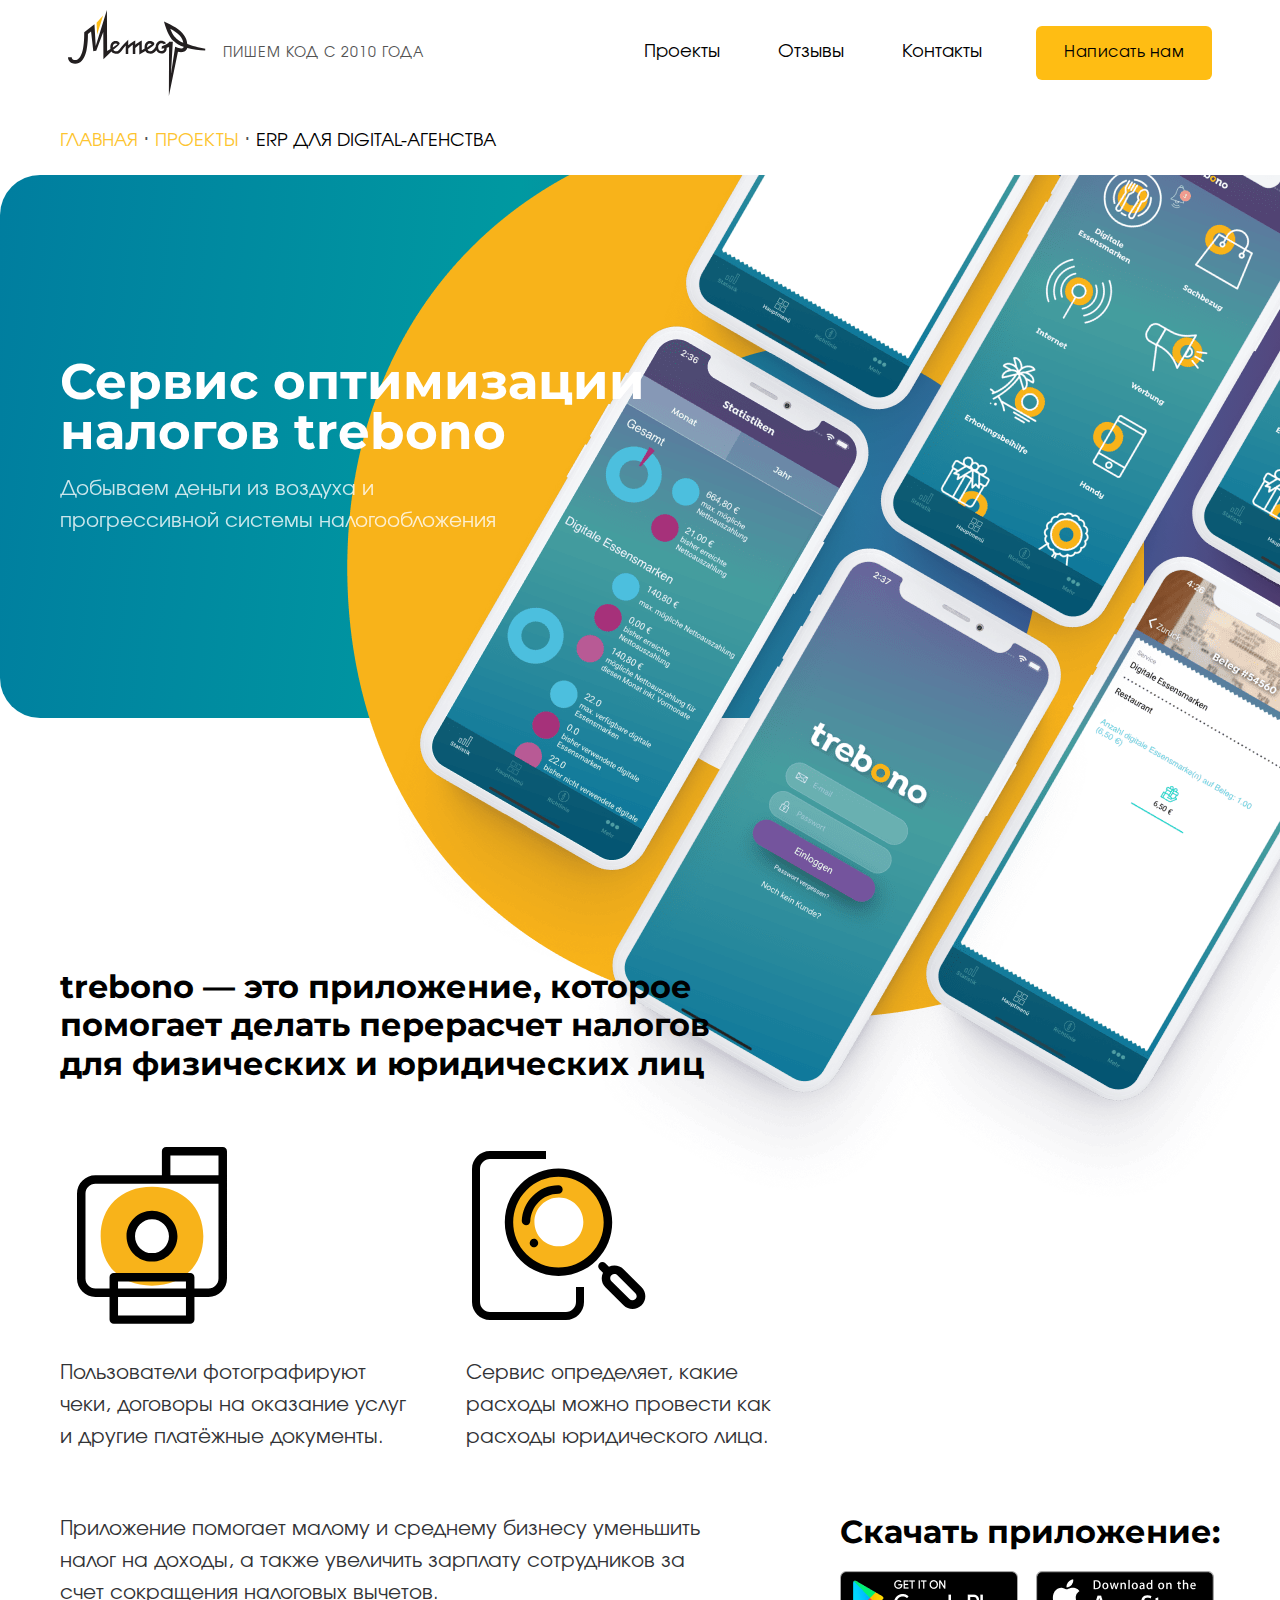
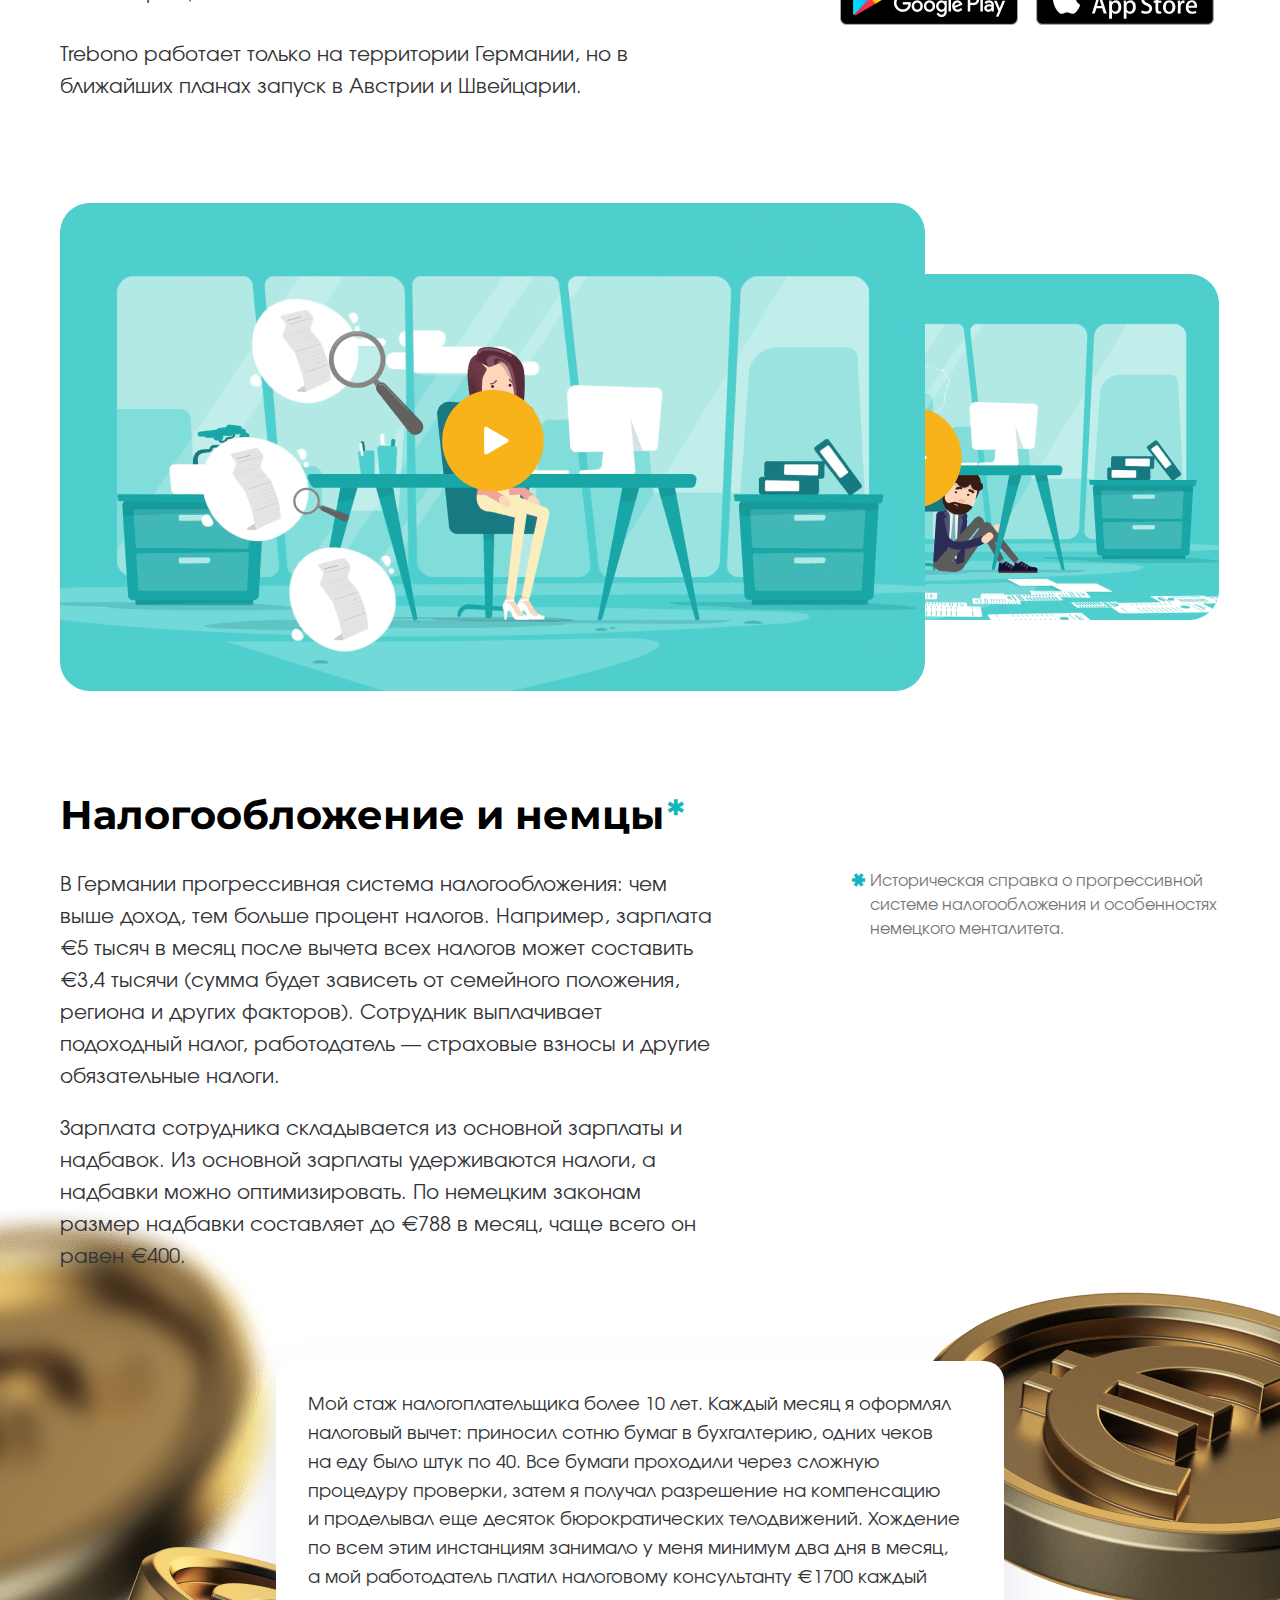
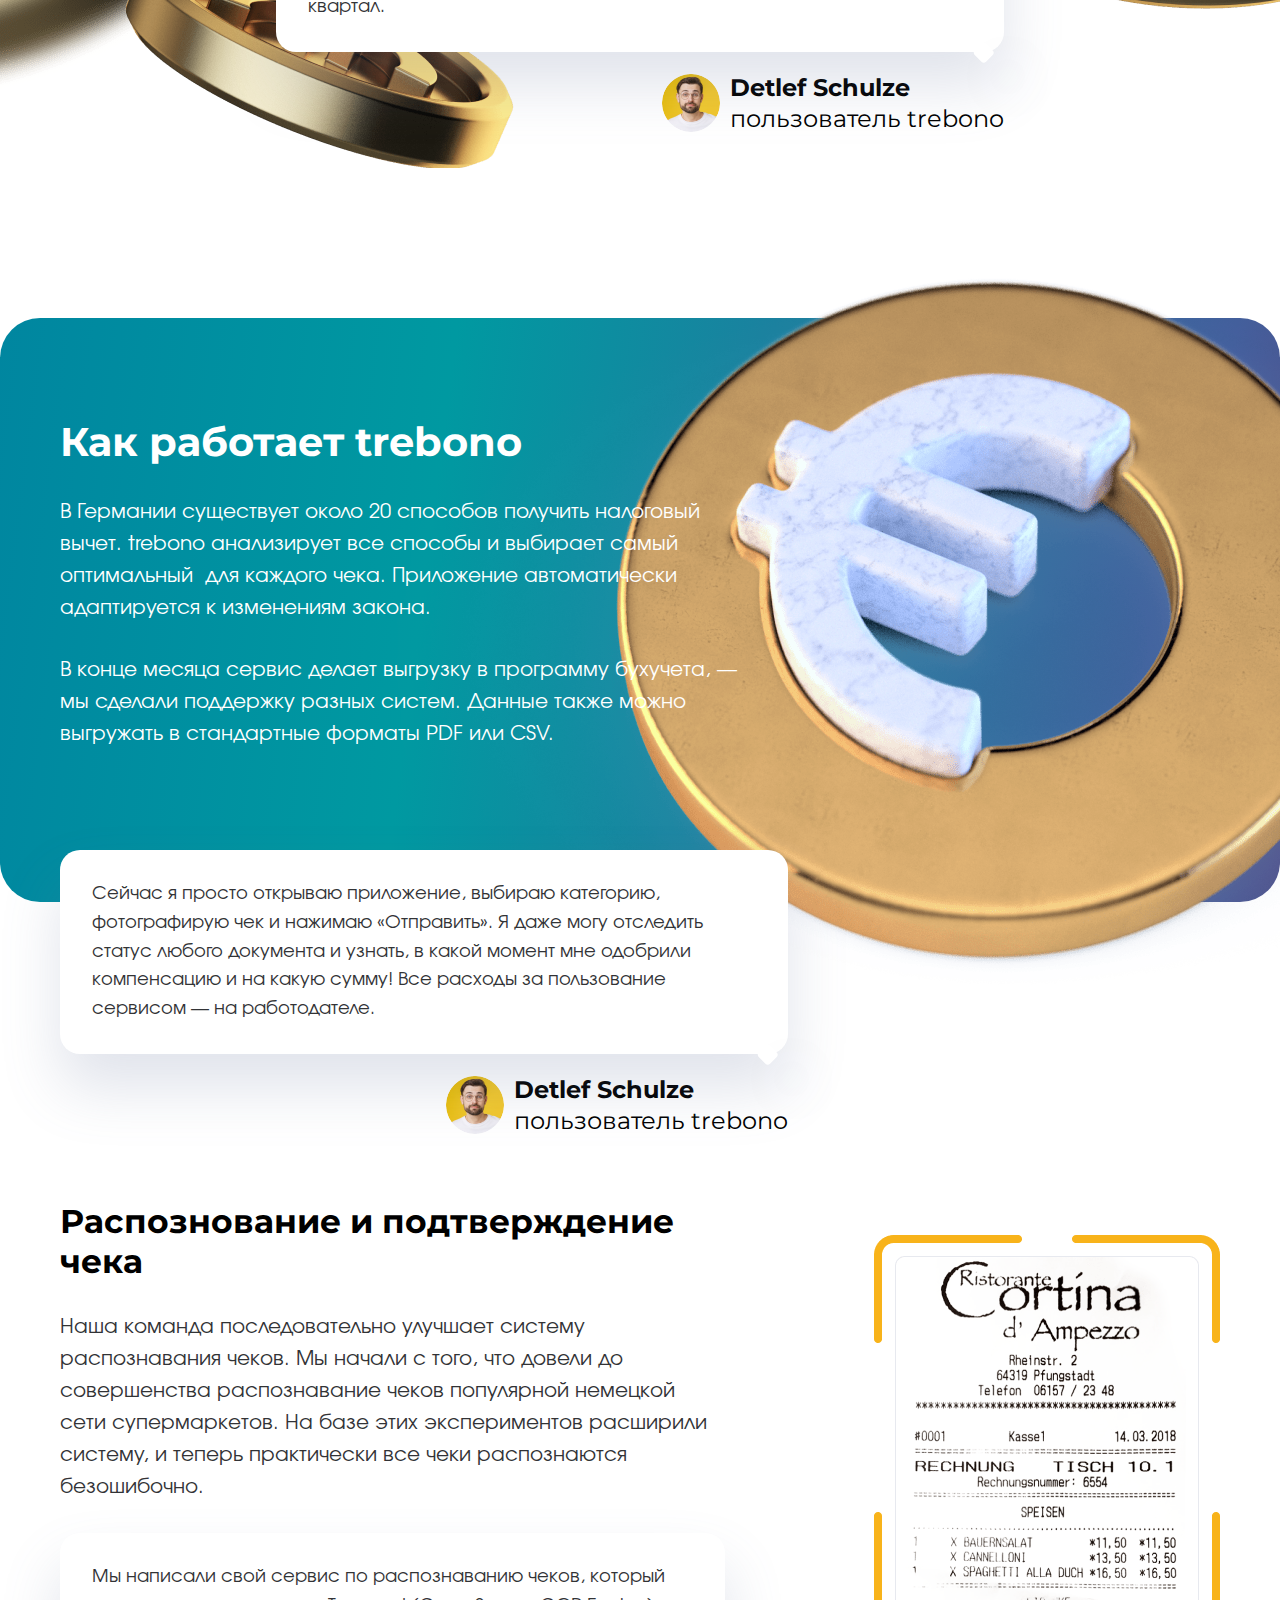
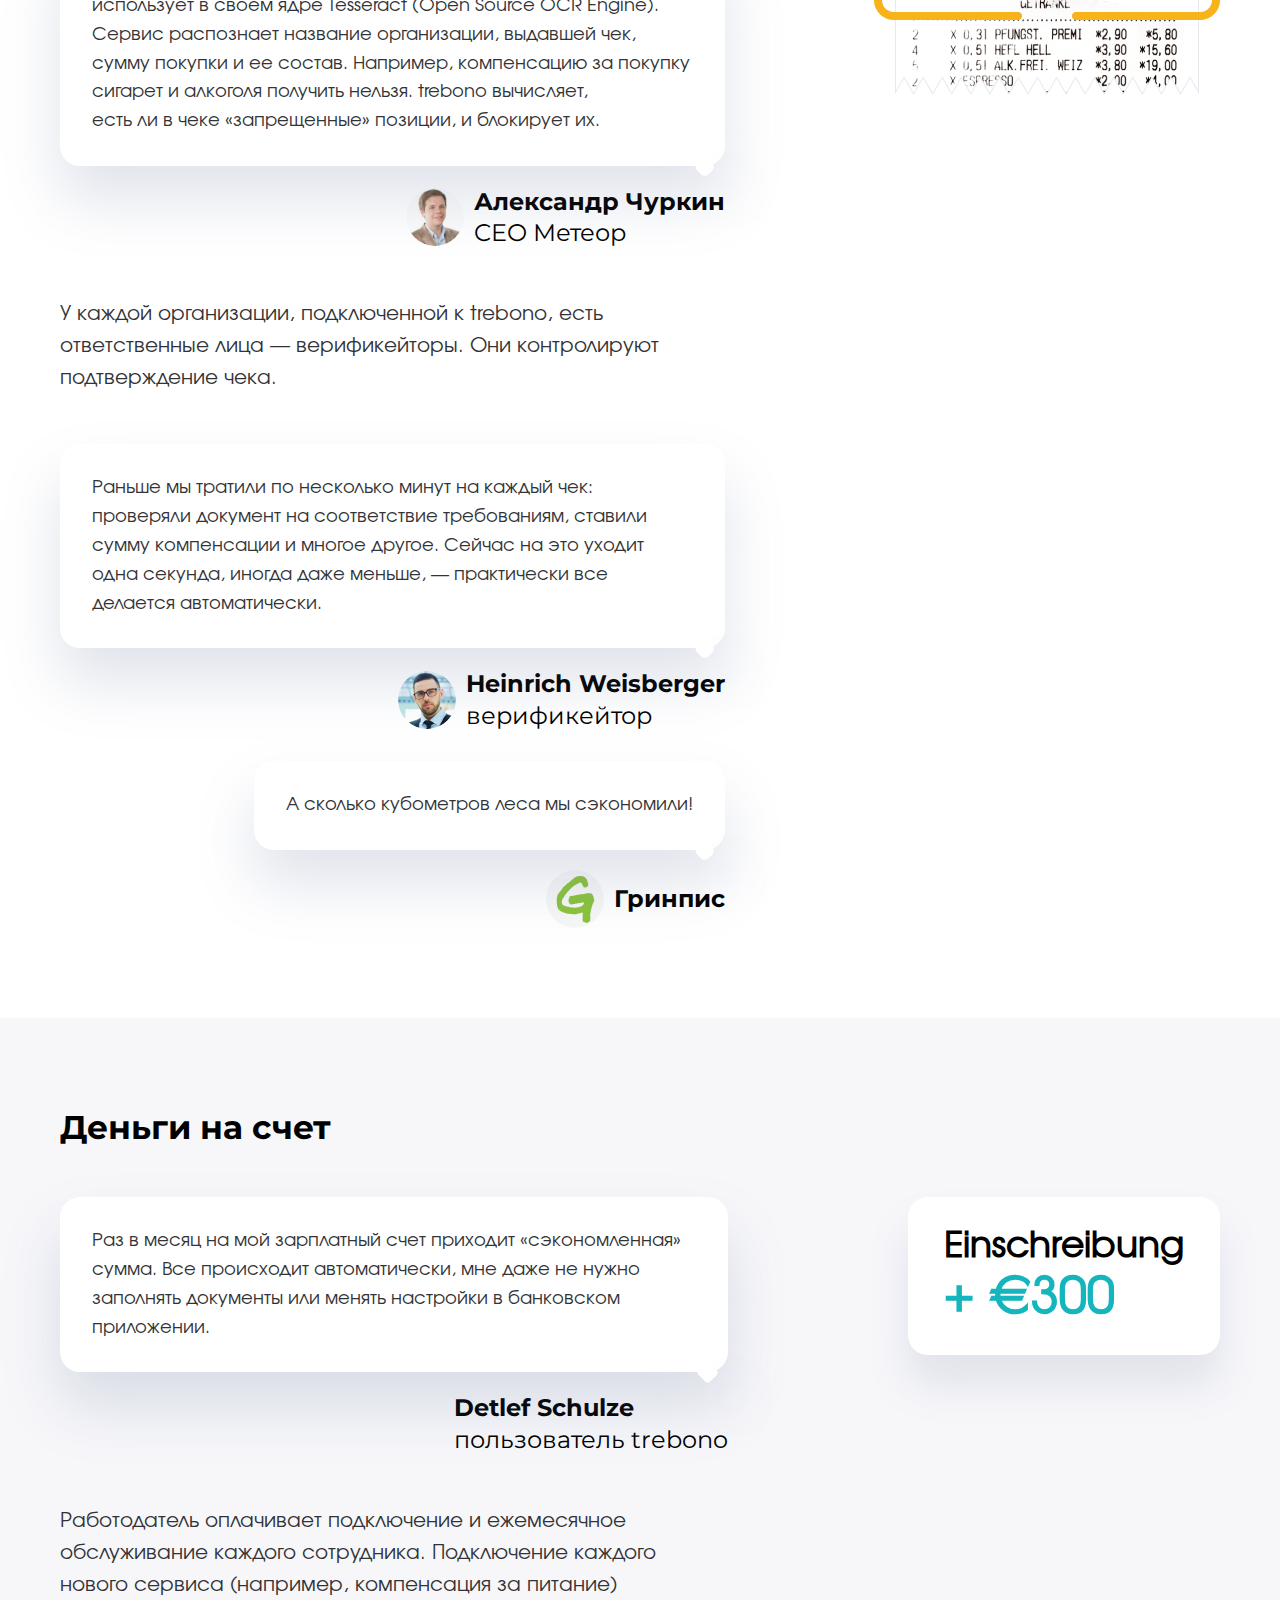
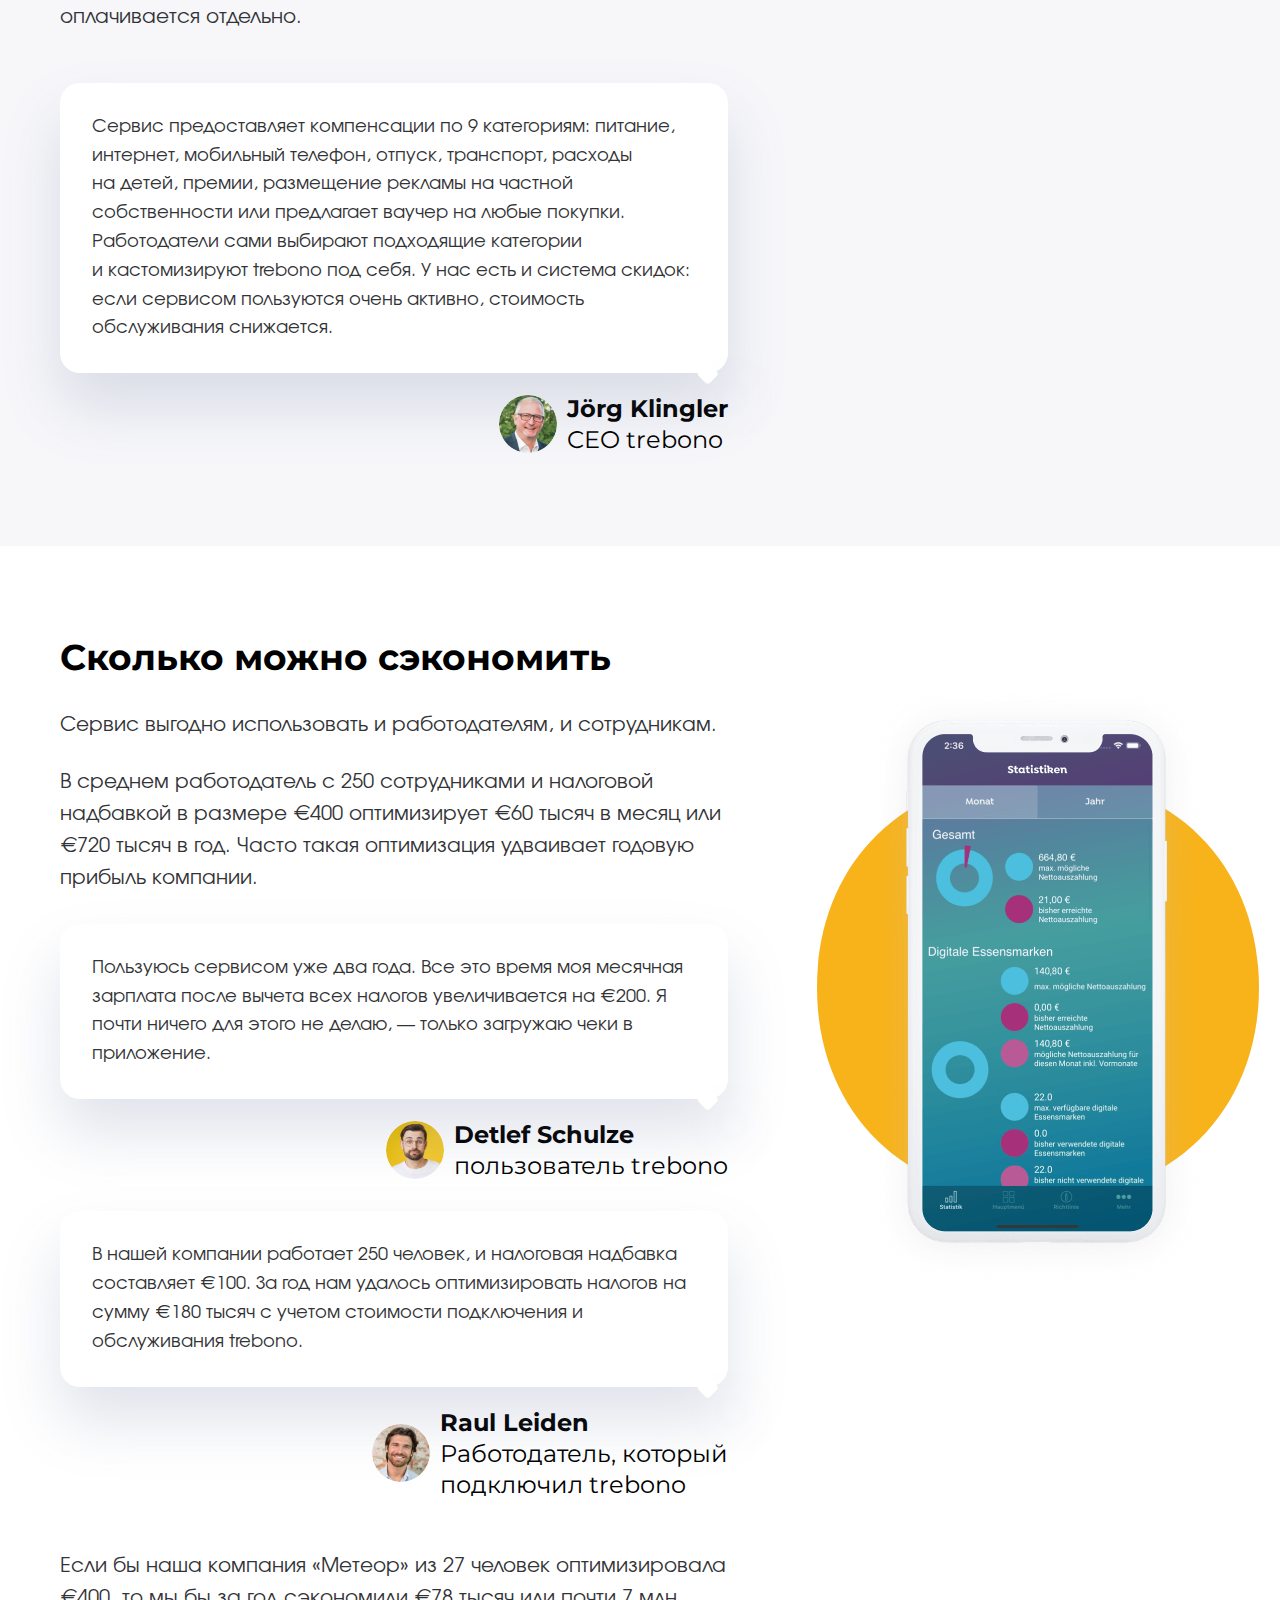
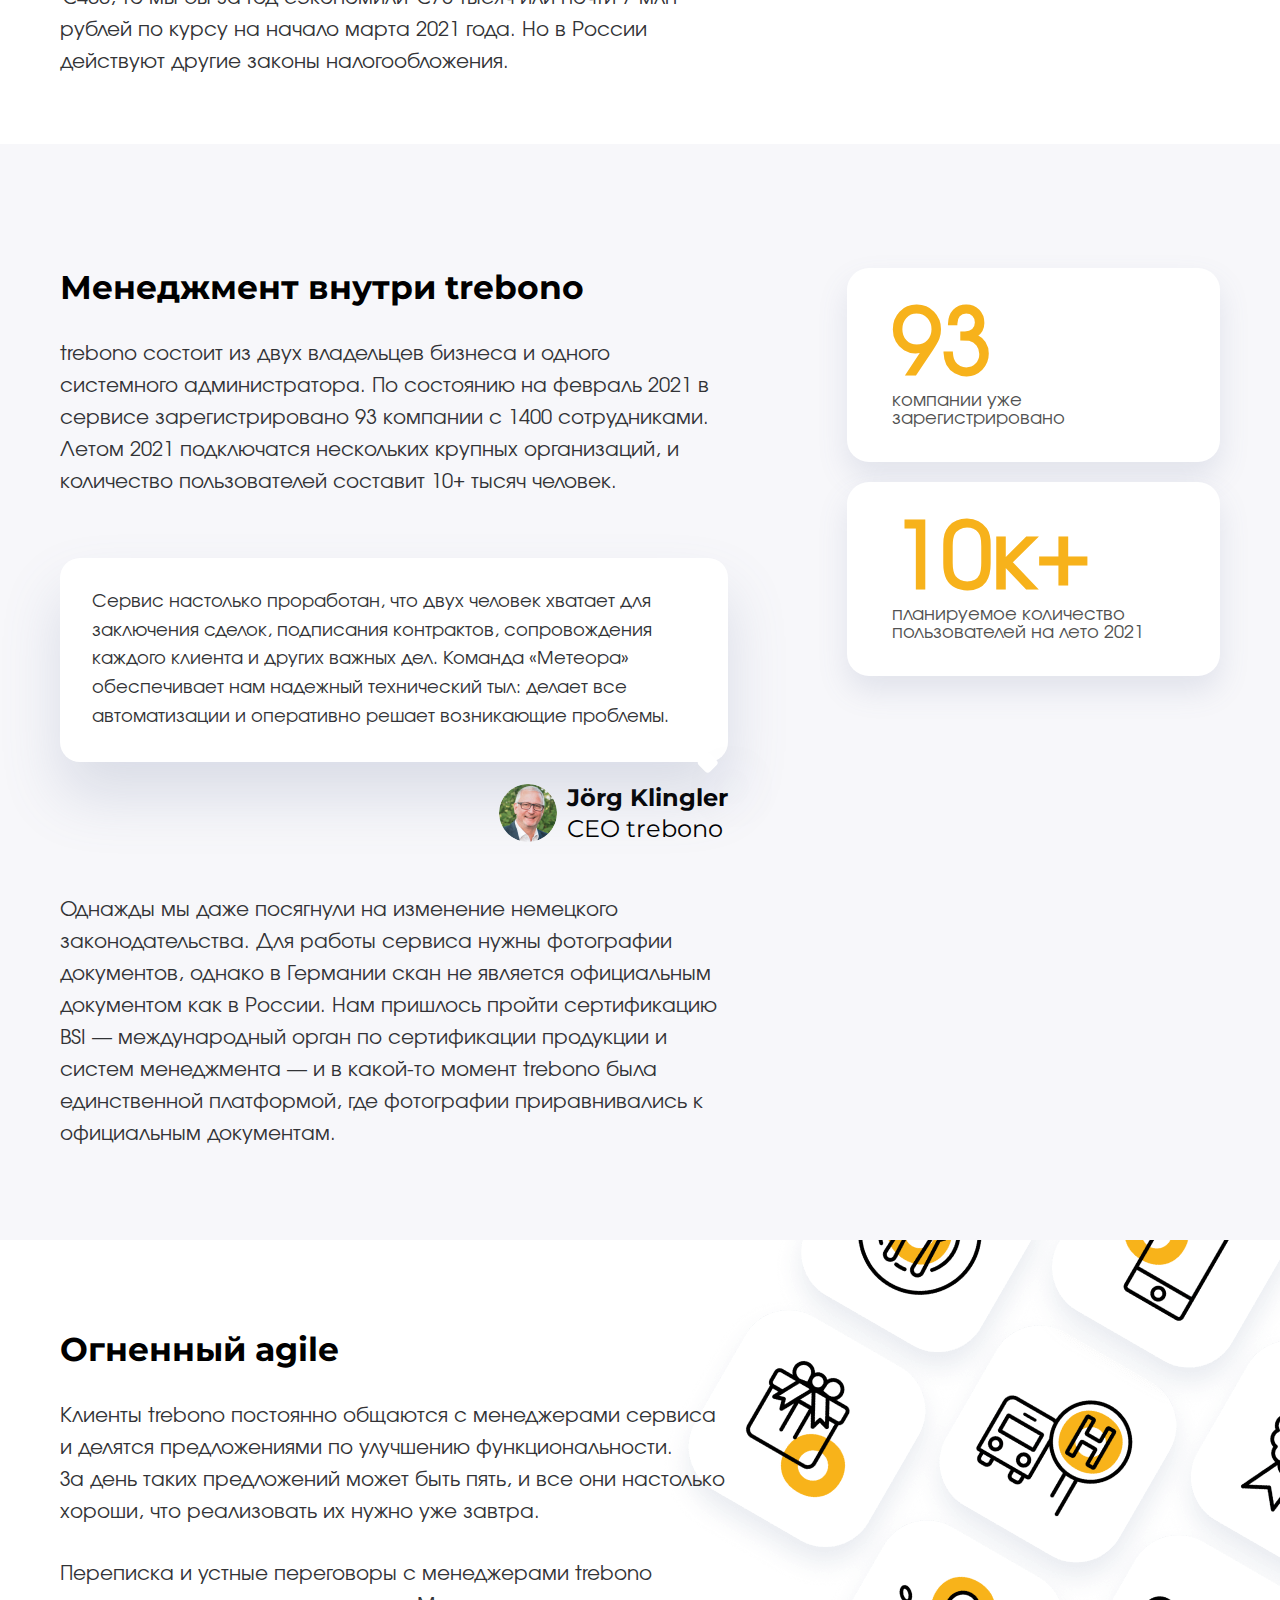
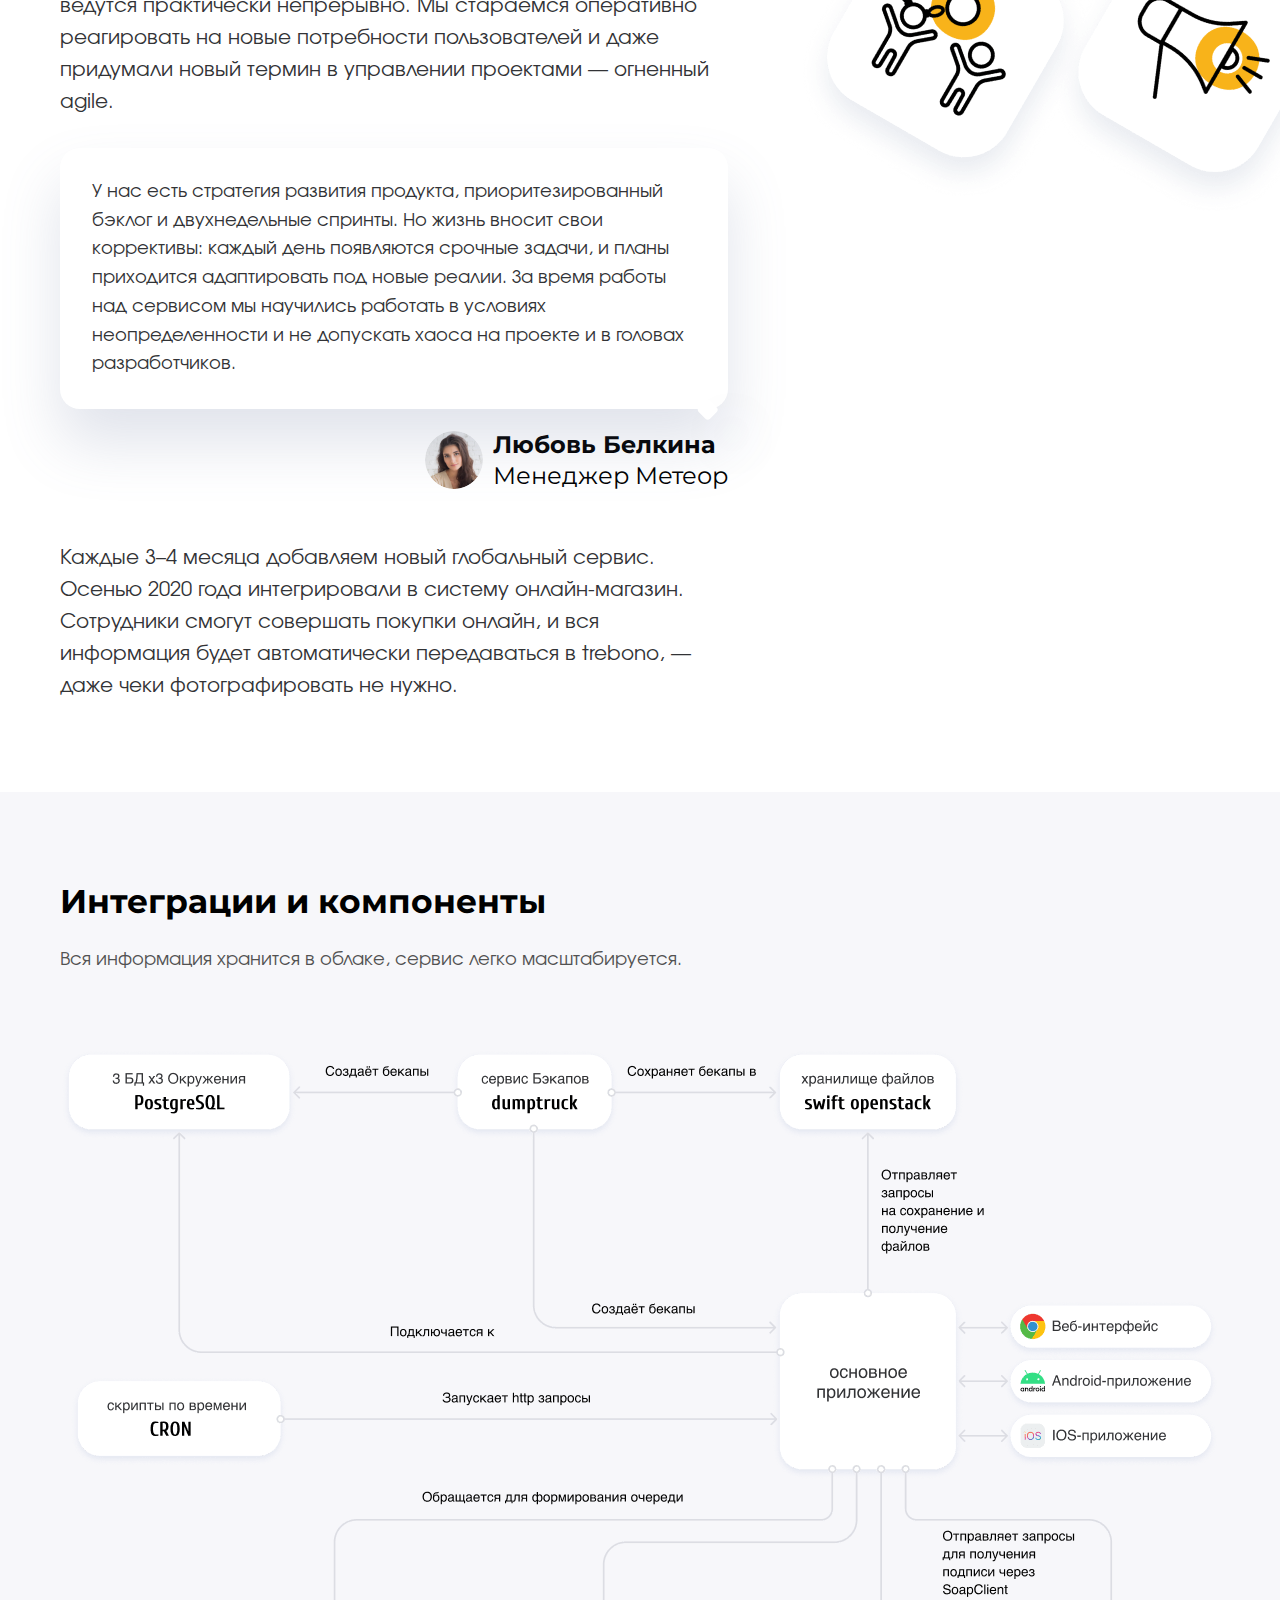
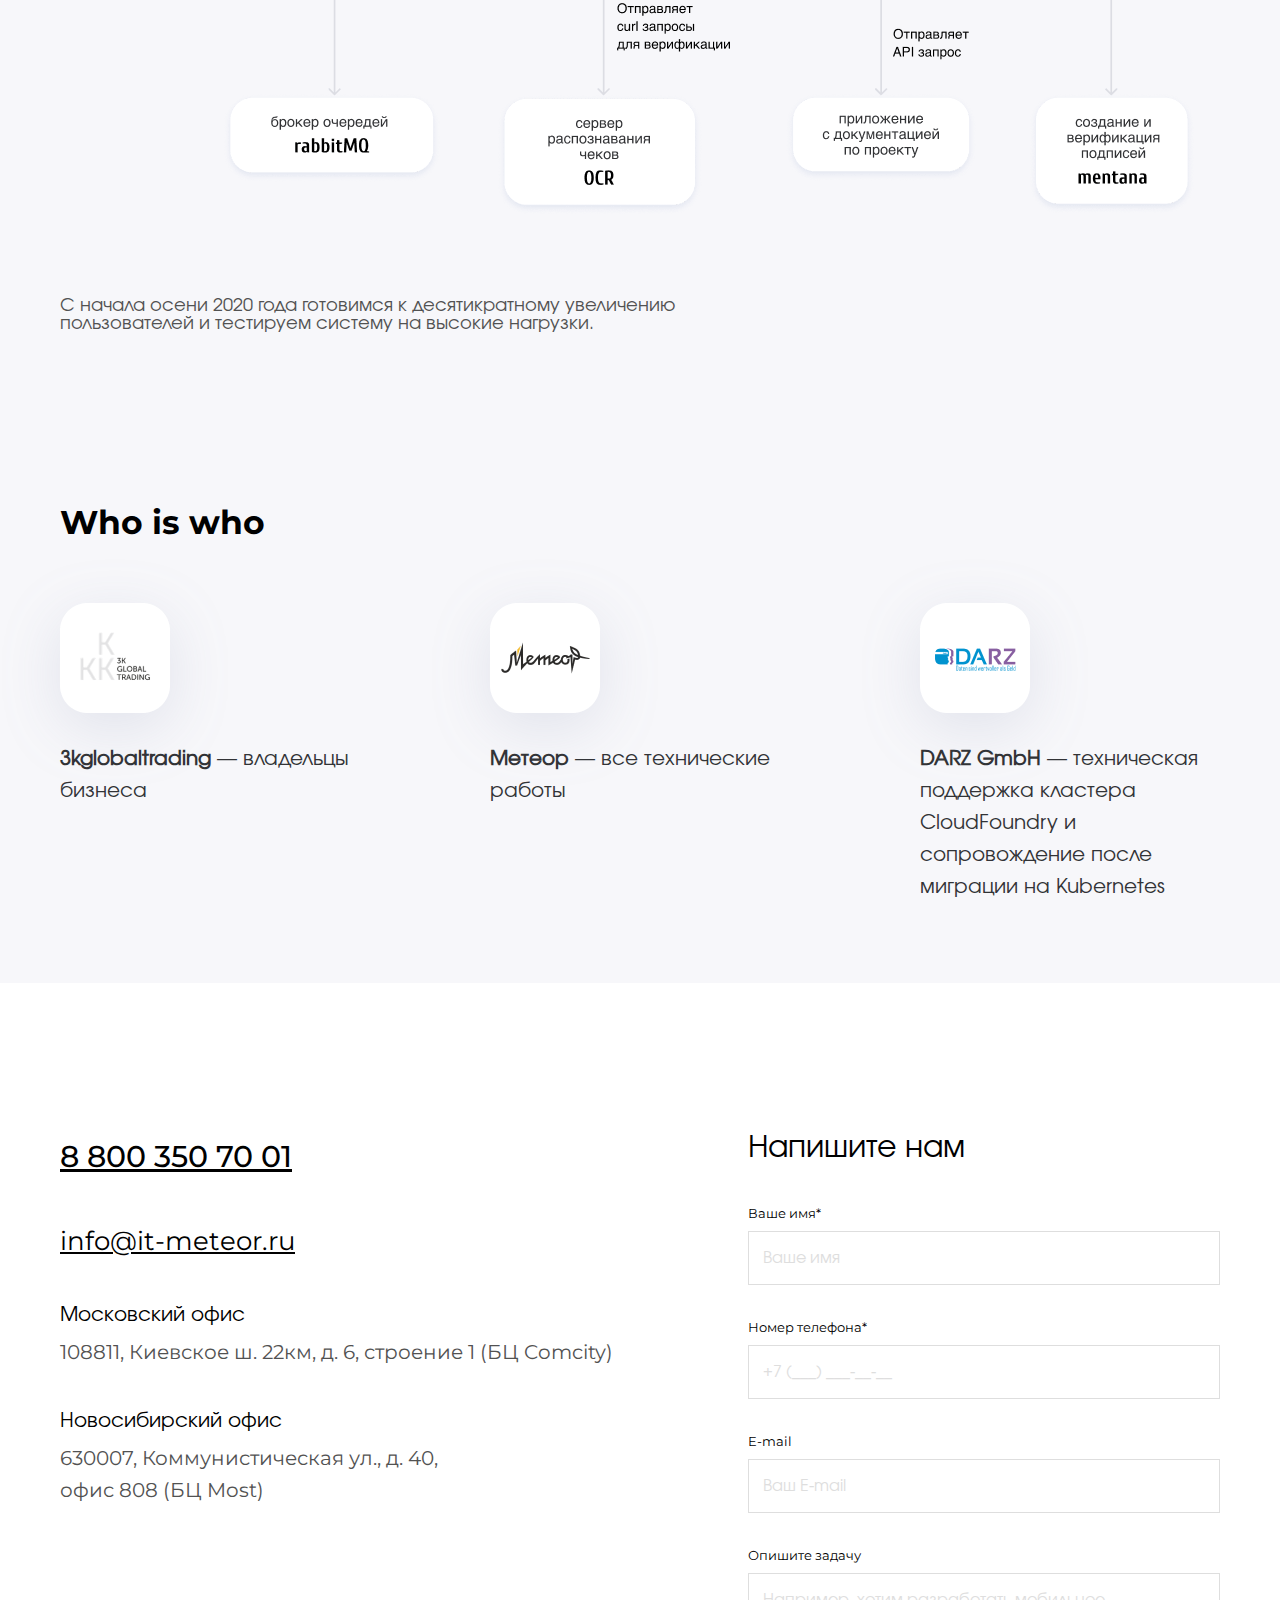
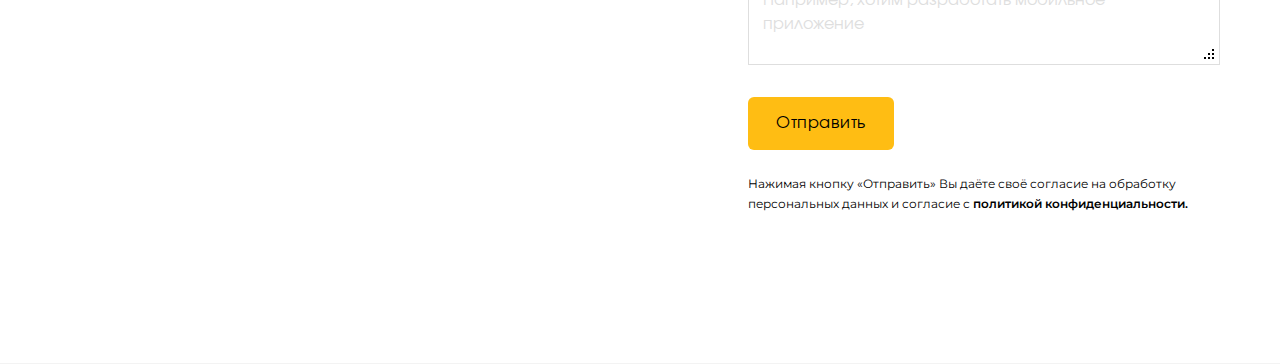
==== page.html @ 551e0cc6 "Add files via upload" ====
<!DOCTYPE html>
<html lang="en">
<head>
    <meta charset="UTF-8">
    <meta name="viewport" content="width=device-width, initial-scale=1.0">
    <link rel="stylesheet" href="css/bootstrap-grid.min.css">
    <link rel="stylesheet" href="css/style.min.css">
    <link rel="stylesheet" href="css/media.min.css">
    <link rel="preconnect" href="https://fonts.gstatic.com">
    <link href="https://fonts.googleapis.com/css2?family=Montserrat:wght@100;200;300;400;500;600;700;800;900&display=swap" rel="stylesheet">
    <link rel="shortcut icon" href="img/logo.svg" type="image/png">
    <title>Метеор</title>
</head>
<body>
    
    <header class="header">
    <div class="header__inner">
        <div class="header__logo">
            <a href="index.html" class="header__logo-link"><img src="img/logo.svg" alt="" class="header__logo-img"></a>
            <p class="header__logo-info">ПИШЕМ КОД С 2010 ГОДА</p>
        </div>
        <div class="header__nav">
            <ul class="header__links">
                <li><a href="projects.html">Проекты</a></li>
                <li><a href="#testimonials">Отзывы</a></li>
                <li><a href="#contacts">Контакты</a></li>
            </ul>
            <div class="header__btn">
                <a href="" class="header__btn-link contact__btn open-form">Написать нам</a>
            </div>
            <div class="header__burger">
                <span></span>
              </div>
              <nav class="header__menu">
                <ul class="header__list">
                    <li><a href="projects.html">Проекты</a></li>
                    <li><a href="#testimonials">Отзывы</a></li>
                    <li><a href="#contacts">Контакты</a></li>
                    <div class="burger__btn"><a href="" class="header__btn-link contact__btn open-form">Написать нам</a></div>
                    <div class="burger__contact">
                        <a href="tel:8 800 350 70 01" class="burger__contact-link burger__contact-tel">8 800 350 70 01</a>
                        <a href="mailto:info@it-meteor.ru" class="burger__contact-link burger__contact-mail">info@it-meteor.ru</a>
                    </div>
                </ul>
              </nav>
        </div>
    </div>
</header>
    <div class="navbar">
    <div class="container">
        <div class="navbar__inner">
            <nav class="navbar__content">
                <a href="index.html" class="navbar__item">ГЛАВНАЯ</a>
                <span>.</span>
                <a href="projects.html" class="navbar__item">ПРОЕКТЫ</a>
                <span>.</span>
                <a href="page.html" class="navbar__item"><span>ERP ДЛЯ DIGITAL-АГЕНСТВА</span></a>
            </nav>
        </div>
    </div>
</div>
    <main class="page-main">
    <div class="container">
        <div class="page-main__inner">
            <div class="page-main__content">
                <div class="page-main__title text">Сервис оптимизации налогов trebono</div>
                <div class="page-main__descr">Добываем деньги из воздуха и прогрессивной системы налогообложения</div>
            </div>
        </div>
    </div>
    <span class="page-main__bg"><img src="img/page/main-bg2.png" alt="" class="page-main__bg-item"></span>
</main>
    <div class="page-info">
    <div class="container">
        <div class="page-info__title text">trebono — это приложение, которое помогает делать перерасчет налогов для физических и юридических лиц</div>
        <div class="page-info__inner">
            <div class="page-info__block">
                <div class="page-info__box">
                    <div class="page-info__box-img"><img src="img/page/info01.svg" alt="" class="page-info__box-img-item"></div>
                    <div class="page-info__box-text">Пользователи фотографируют чеки, договоры на оказание услуг и другие платёжные документы.</div>
                </div>
                <div class="page-info__box">
                    <div class="page-info__box-img"><img src="img/page/info02.svg" alt="" class="page-info__box-img-item"></div>
                    <div class="page-info__box-text">Сервис определяет, какие расходы можно провести как расходы юридического лица.</div>
                </div>
            </div>
            <div class="page-info__content">
                <div class="page-info__text"><p>Приложение помогает малому и среднему бизнесу уменьшить налог на доходы, а также увеличить зарплату сотрудников за счет сокращения налоговых вычетов.</p>
                    <p>Trebono работает только на территории Германии, но в ближайших планах запуск в Австрии и Швейцарии.</p>
                </div>
                <div class="page-info__download">
                    <div class="page-info__download-title text">Скачать приложение:</div>
                    <div class="page-info__download-links">
                        <a href="" class="page-info__download-item"><img src="img/page/download01.png" alt="" class="page-info__download-img"></a>
                        <a href="" class="page-info__download-item"><img src="img/page/download02.png" alt="" class="page-info__download-img"></a>
                    </div>
                </div>
            </div>

            <div class="slider">
                <div class="slider__inner">
                    <div class="slider__item slider__item1 active"><img src="img/page/slider01.png" alt="" class="slider__item-img slider__item-img1"><span class="slider__item-play"><a href=""><img src="img/page/play.png" alt="" class="slider__item-play-img"></a></span></div>
                    <div class="slider__item slider__item2"><img src="img/page/slider02.png" alt="" class="slider__item-img slider__item-img2"><span class="slider__item-play"><a href=""><img src="img/page/play.png" alt="" class="slider__item-play-img"></a></span></div>
                </div>
            </div>

            <div class="history">
                <div class="history__title text">Налогообложение и немцы</div>
                <div class="history__inner">
                    <div class="history__text"><p>В Германии прогрессивная система налогообложения: чем выше доход, тем больше процент налогов. Например, зарплата €5 тысяч в месяц после вычета всех налогов может составить €3,4 тысячи (сумма будет зависеть от семейного положения, региона и других факторов). Сотрудник выплачивает подоходный налог, работодатель — страховые взносы и другие обязательные налоги.</p>
                    <p>Зарплата сотрудника складывается из основной зарплаты и надбавок. Из основной зарплаты удерживаются налоги, а надбавки можно оптимизировать. По немецким законам размер надбавки составляет до €788 в месяц, чаще всего он равен €400.</p>
                </div>
                <div class="history__info">Историческая справка о прогрессивной системе налогообложения и особенностях немецкого менталитета.</div>
                
                </div>
            </div>

            <div class="page-info__testimonials">
                <div class="page-info__testimonials-inner">
                    <div class="page-info__testimonials-box">
                        <div class="page-info__testimonials-text">Мой стаж налогоплательщика более 10 лет. Каждый месяц я оформлял налоговый вычет: приносил сотню бумаг в бухгалтерию, одних чеков на еду было штук по 40. Все бумаги проходили через сложную процедуру проверки, затем я получал разрешение на компенсацию и проделывал еще десяток бюрократических телодвижений. Хождение по всем этим инстанциям занимало у меня минимум два дня в месяц, а мой работодатель платил налоговому консультанту €1700 каждый квартал.</div>
                    </div>
                    <div class="page-info__testimonials-person">
                        <div class="page-info__testimonials-icon"><img src="img/page/person01.png" alt="" class="svg-img"></div>
                        <div class="page-info__testimonials-person-info">
                            <div class="page-info__testimonials-person-name text">Detlef Schulze</div>
                            <div class="page-info__testimonials-person-work text">пользователь trebono</div>
                        </div>
                    </div>
                </div>
            </div>
        </div>
    </div>

    <span class="bg bg1"><img src="img/page/bg/1.png" alt="" class="bg__img"></span>
    <span class="bg bg2"><img src="img/page/bg/2.png" alt="" class="bg__img"></span>
    <span class="bg bg3"><img src="img/page/bg/3.png" alt="" class="bg__img"></span>

</div>
    <div class="htd">
    <div class="htd__content">
        <div class="container">
            <div class="htd__inner">
                <div class="htd__img"><img src="img/page/htd-mobile.png" alt="" class="htd__img-item"></div>
                    <div class="htd__title text">Как работает trebono</div>
                    <div class="htd__text">
                        <p>В Германии существует около 20 способов получить налоговый вычет. trebono анализирует все способы и выбирает самый оптимальный  для каждого чека. Приложение автоматически адаптируется к изменениям закона.</p>
                        <p>В конце месяца сервис делает выгрузку в программу бухучета, — мы сделали поддержку разных систем. Данные также можно выгружать в стандартные форматы PDF или CSV.</p>
                </div>
                <div class="htd__testimonials">
                    <div class="htd__testimonials-inner">
                        <div class="htd__testimonials-box">
                            <div class="htd__testimonials-text">Сейчас я просто открываю приложение, выбираю категорию, фотографирую чек и нажимаю «Отправить». Я даже могу отследить статус любого документа и узнать, в какой момент мне одобрили компенсацию и на какую сумму! Все расходы за пользование сервисом — на работодателе.</div>
                        </div>
                        <div class="htd__testimonials-person">
                            <div class="htd__testimonials-icon"><img src="img/page/person01.png" alt="" class="svg-img"></div>
                            <div class="htd__testimonials-person-info">
                                <div class="htd__testimonials-person-name text">Detlef Schulze</div>
                                <div class="htd__testimonials-person-work text">пользователь trebono</div>
                            </div>
                        </div>
                    </div>
                </div>
            </div>
        </div>
    </div>
    <span class="htd-bg"><img src="img/page/htd-bg.png" alt="" class="htd-bg-img"></span>
</div>
    <div class="confirm">
    <div class="container">
        <div class="confirm__inner">
            <div class="confirm__content">
                <div class="confirm__title title">Распознование и подтверждение чека</div>
                <div class="confirm__text">Наша команда последовательно улучшает систему распознавания чеков. Мы начали с того, что довели до совершенства распознавание чеков популярной немецкой сети супермаркетов. На базе этих экспериментов расширили систему, и теперь практически все чеки распознаются безошибочно.</div>
                <div class="confirm__testimonials">
                    <div class="confirm__testimonials-inner">
                        <div class="confirm__testimonials-box">
                            <div class="confirm__testimonials-text">Мы написали свой сервис по распознаванию чеков, который использует в своем ядре Tesseract (Open Source OCR Engine). Сервис распознает название организации, выдавшей чек, сумму покупки и ее состав. Например, компенсацию за покупку сигарет и алкоголя получить нельзя. trebono вычисляет, есть ли в чеке «запрещенные» позиции, и блокирует их.</div>
                        </div>
                        <div class="confirm__testimonials-person">
                            <div class="confirm__testimonials-icon"><img src="img/page/person02.png" alt="" class="svg-img"></div>
                            <div class="confirm__testimonials-person-info">
                                <div class="confirm__testimonials-person-name text">Александр Чуркин</div>
                                <div class="confirm__testimonials-person-work text">CEO Метеор</div>
                            </div>
                        </div>
                    </div>
                </div>
                <p class="confirm__descr">У каждой организации, подключенной к trebono, есть ответственные лица — верификейторы. Они контролируют подтверждение чека.</p>
                <div class="confirm__testimonials confirm__testimonials2">
                    <div class="confirm__testimonials-inner">
                        <div class="confirm__testimonials-box">
                            <div class="confirm__testimonials-text">Раньше мы тратили по несколько минут на каждый чек: проверяли документ на соответствие требованиям, ставили сумму компенсации и многое другое. Сейчас на это уходит одна секунда, иногда даже меньше, — практически все делается автоматически.</div>
                        </div>
                        <div class="confirm__testimonials-person">
                            <div class="confirm__testimonials-icon"><img src="img/page/person03.png" alt="" class="svg-img"></div>
                            <div class="confirm__testimonials-person-info">
                                <div class="confirm__testimonials-person-name text">Heinrich Weisberger</div>
                                <div class="confirm__testimonials-person-work text">верификейтор</div>
                            </div>
                        </div>
                    </div>
                </div>
                <div class="confirm__testimonials confirm__testimonials3">
                    <div class="confirm__testimonials-inner">
                        <div class="confirm__testimonials-box">
                            <div class="confirm__testimonials-text">А сколько кубометров леса мы сэкономили! </div>
                        </div>
                        <div class="confirm__testimonials-person">
                            <div class="confirm__testimonials-icon"><img src="img/page/person04.png" alt="" class="svg-img"></div>
                            <div class="confirm__testimonials-person-info">
                                <div class="confirm__testimonials-person-name text">Гринпис</div>
                                <div class="confirm__testimonials-person-work text"></div>
                            </div>
                        </div>
                    </div>
                </div>
            </div>
            <div class="confirm__img"><img src="img/page/confirm.png" alt="" class="confirm__img-item img-item"></div>
        </div>
    </div>
</div>
    <section class="money">
    <div class="container">
        <div class="money__title title">Деньги на счет</div>
        <div class="money__inner">
            <div class="content">
                <div class="testimonials">
                    <div class="testimonials-inner">
                        <div class="testimonials-box">
                            <div class="testimonials-text">Раз в месяц на мой зарплатный счет приходит «сэкономленная» сумма. Все происходит автоматически, мне даже не нужно заполнять документы или менять настройки в банковском приложении.</div>
                        </div>
                        <div class="testimonials-person">
                            <div class="testimonials-icon"><img src="img/page/person01.svg" alt="" class="svg-img"></div>
                            <div class="testimonials-person-info">
                                <div class="testimonials-person-name text">Detlef Schulze</div>
                                <div class="testimonials-person-work text">пользователь trebono</div>
                            </div>
                        </div>
                    </div>
                </div>

                <div class="money__text">Работодатель оплачивает подключение и ежемесячное обслуживание  каждого сотрудника. Подключение каждого нового сервиса (например, компенсация за питание) оплачивается отдельно.</div>

                <div class="testimonials">
                    <div class="testimonials-inner">
                        <div class="testimonials-box">
                            <div class="testimonials-text">Сервис предоставляет компенсации по 9 категориям: питание, интернет, мобильный телефон, отпуск, транспорт, расходы на детей, премии, размещение рекламы на частной собственности или предлагает ваучер на любые покупки. Работодатели сами выбирают подходящие категории и кастомизируют trebono под себя. У нас есть и система скидок: если сервисом пользуются очень активно, стоимость обслуживания снижается.</div>
                        </div>
                        <div class="testimonials-person">
                            <div class="testimonials-icon"><img src="img/page/person05.png" alt="" class="svg-img"></div>
                            <div class="testimonials-person-info">
                                <div class="testimonials-person-name text">Jörg Klingler</div>
                                <div class="testimonials-person-work text">CEO trebono</div>
                            </div>
                        </div>
                    </div>
                </div>
            </div>
            <div class="money__feedback">
                <div class="money__feedback-title">Einschreibung</div>
                <div class="money__feedback-cost">+ €300</div>
            </div>
        </div>
    </div>
</section>
    <section class="saving">
    <div class="container">
        <div class="saving__inner">
            <div class="content">
                <div class="saving__title title">Сколько можно сэкономить</div>
                <div class="saving__text saving__text1">
                    <p>Сервис выгодно использовать и работодателям, и сотрудникам.</p>
                    <p>В среднем работодатель с 250 сотрудниками и налоговой надбавкой в размере €400 оптимизирует €60 тысяч в месяц или €720 тысяч в год. Часто такая оптимизация удваивает годовую прибыль компании.</p>
                </div>
                <div class="testimonials saving__testimonials1">
                    <div class="testimonials-inner">
                        <div class="testimonials-box">
                            <div class="testimonials-text">Пользуюсь сервисом уже два года. Все это время моя месячная зарплата после вычета всех налогов увеличивается на €200. Я почти ничего для этого не делаю, — только загружаю чеки в приложение.</div>
                        </div>
                        <div class="testimonials-person">
                            <div class="testimonials-icon"><img src="img/page/person01.png" alt="" class="svg-img"></div>
                            <div class="testimonials-person-info">
                                <div class="testimonials-person-name text">Detlef Schulze</div>
                                <div class="testimonials-person-work text">пользователь trebono</div>
                            </div>
                        </div>
                    </div>
                </div>
                <div class="testimonials">
                    <div class="testimonials-inner">
                        <div class="testimonials-box">
                            <div class="testimonials-text">В нашей компании работает 250 человек, и налоговая надбавка составляет €100. За год нам удалось оптимизировать налогов на сумму €180 тысяч с учетом стоимости подключения и обслуживания trebono.</div>
                        </div>
                        <div class="testimonials-person">
                            <div class="testimonials-icon"><img src="img/page/person06.png" alt="" class="svg-img"></div>
                            <div class="testimonials-person-info">
                                <div class="testimonials-person-name text">Raul Leiden</div>
                                <div class="testimonials-person-work text">Работодатель, который <br> подключил trebono</div>
                            </div>
                        </div>
                    </div>
                </div>
                <div class="saving__text saving__text2"><p>Если бы наша компания «Метеор» из 27 человек оптимизировала €400, то мы бы за год сэкономили €78 тысяч или почти 7 млн рублей по курсу на начало марта 2021 года. Но в России действуют другие законы налогообложения. </p></div>
            </div>
            <div class="saving__img"><img src="img/page/saving.png" alt="" class="saving__img-item"></div>
        </div>
    </div>
</section>
    <section class="manage">
    <div class="container">
        <div class="manage__inner">
            <div class="content">
                <div class="manage__title title">Менеджмент внутри trebono</div>
                <div class="manage__text manage__text1">trebono состоит из двух владельцев бизнеса и одного системного администратора. По состоянию на февраль 2021 в сервисе зарегистрировано 93 компании с 1400 сотрудниками. Летом 2021 подключатся нескольких крупных организаций, и количество пользователей составит 10+ тысяч человек. 
                </div>
                <div class="testimonials">
                    <div class="testimonials-inner">
                        <div class="testimonials-box">
                            <div class="testimonials-text">Сервис настолько проработан, что двух человек хватает для заключения сделок, подписания контрактов, сопровождения каждого клиента и других важных дел. Команда «Метеора» обеспечивает нам надежный технический тыл: делает все автоматизации и оперативно решает возникающие проблемы.</div>
                        </div>
                        <div class="testimonials-person">
                            <div class="testimonials-icon"><img src="img/page/person05.png" alt="" class="svg-img"></div>
                            <div class="testimonials-person-info">
                                <div class="testimonials-person-name text">Jörg Klingler</div>
                                <div class="testimonials-person-work text">CEO trebono</div>
                            </div>
                        </div>
                    </div>
                </div>
                <div class="manage__text manage__text2">Однажды мы даже посягнули на изменение немецкого законодательства. Для работы сервиса нужны фотографии документов, однако в Германии скан не является официальным документом как в России. Нам пришлось пройти сертификацию BSI — международный орган по сертификации продукции и систем менеджмента — и в какой-то момент trebono была единственной платформой, где фотографии приравнивались к официальным документам.
                </div>
            </div>
            <div class="manage__info">
                <div class="manage__info-box">
                    <div class="num">93</div>
                    <div class="descr">компании уже зарегистрировано</div>
                </div>
                <div class="manage__info-box">
                    <div class="num">10к+</div>
                    <div class="descr">планируемое количество пользователей на лето 2021</div>
                </div>
            </div>
        </div>
    </div>
</section>
    <section class="agile">
    <div class="container">
        <div class="agile__inner">
            <div class="content">
                <div class="agile__title title">Огненный agile</div>
                <div class="agile__text agile__text1 text2">
                    <p>Клиенты trebono постоянно общаются с менеджерами сервиса и делятся предложениями по улучшению функциональности. За день таких предложений может быть пять, и все они настолько хороши, что реализовать их нужно уже завтра.</p>
                    <p>Переписка и устные переговоры с менеджерами trebono ведутся практически непрерывно. Мы стараемся оперативно реагировать на новые потребности пользователей и даже придумали новый термин в управлении проектами — огненный agile.</p>
                </div>
                <div class="testimonials">
                    <div class="testimonials-inner">
                        <div class="testimonials-box">
                            <div class="testimonials-text">У нас есть стратегия развития продукта, приоритезированный бэклог и двухнедельные спринты. Но жизнь вносит свои коррективы: каждый день появляются срочные задачи, и планы приходится адаптировать под новые реалии. За время работы над сервисом мы научились работать в условиях неопределенности и не допускать хаоса на проекте и в головах разработчиков.</div>
                        </div>
                        <div class="testimonials-person">
                            <div class="testimonials-icon"><img src="img/page/person07.png" alt="" class="svg-img"></div>
                            <div class="testimonials-person-info">
                                <div class="testimonials-person-name text">Любовь Белкина</div>
                                <div class="testimonials-person-work text">Менеджер Метеор</div>
                            </div>
                        </div>
                    </div>
                    <div class="agile__text agile__text2 text2">
                        <p>Каждые 3–4 месяца добавляем новый глобальный сервис. Осенью 2020 года интегрировали в систему онлайн-магазин. Сотрудники смогут совершать покупки онлайн, и вся информация будет автоматически передаваться в trebono, — даже чеки фотографировать не нужно.
                        </p>
                    </div>
                </div>
            </div>
        </div>
    </div>
    <span class="agile-bg"><img src="img/page/agile-bg.png" alt="" class="agile-bg-img img-item"></span>
</section>
    <section class="components">
    <div class="container">
        <div class="components__inner">
            <div class="components__title title">Интеграции и компоненты</div>
            <div class="components__text text2">Вся информация хранится в облаке, сервис легко масштабируется.</div>
            <div class="components__img"><img src="img/page/components.png" alt="" class="components__img-item img-item"></div>
            <div class="components__descr text2">С начала осени 2020 года готовимся к десятикратному увеличению пользователей и тестируем систему на высокие нагрузки.</div>
        </div>
    </div>
</section>
    <!-- <div class="timeline">
    <div class="container">
        <div class="timeline__title title">Таймлайн проекта</div>
    </div>
    <div class="timeline__list" id="container">
        <div class="timeline__box">
            <div class="timelist__img"><img src="img/page/timeline01.svg" alt="" class="timeline__img-item"></div>
            <div class="timeline__box-title">Старт</div>
            <div class="timeline__box-text">Обсудили проект. Изначально это был «Чат, в который можно загружать фотографии»</div>
        </div>
        <div class="timeline__box">
            <div class="timelist__img timelist__img2"><img src="img/page/timeline02.svg" alt="" class="timeline__img-item"></div>
            <div class="timeline__box-title">Неделя со старта</div>
            <div class="timeline__box-text">Провели первый митинг (Kick-Off) в честь старта</div>
        </div>
        <div class="timeline__box">
            <div class="timelist__img timelist__img2"><img src="img/page/timeline02.svg" alt="" class="timeline__img-item"></div>
            <div class="timeline__box-title">5 недель со старта</div>
            <div class="timeline__box-text">Разрботали последнюю версию дизайна Базы Данных и последнюю версию прототипов</div>
        </div>
        <div class="timeline__box">
            <div class="timelist__img timelist__img2"><img src="img/page/timeline02.svg" alt="" class="timeline__img-item"></div>
            <div class="timeline__box-title">8 недель со старта</div>
            <div class="timeline__box-text">Протестировали OCR-модуль</div>
        </div>
        <div class="timeline__box">
            <div class="timelist__img timelist__img2"><img src="img/page/timeline02.svg" alt="" class="timeline__img-item"></div>
            <div class="timeline__box-title">12 недель со старта</div>
            <div class="timeline__box-text">Запустили первую версию OCR </div>
        </div>
        <div class="timeline__box">
            <div class="timelist__img timelist__img2"><img src="img/page/timeline02.svg" alt="" class="timeline__img-item"></div>
            <div class="timeline__box-title">14 недель со старта</div>
            <div class="timeline__box-text">Разрабтали пример формата для экспорта данных, начали работу над интеграциями</div>
        </div>
        <div class="timeline__box">
            <div class="timelist__img timelist__img2"><img src="img/page/timeline02.svg" alt="" class="timeline__img-item"></div>
            <div class="timeline__box-title">17 недель со старта</div>
            <div class="timeline__box-text">Начали работу с  реальными чеками на «внутреннем клиенте»</div>
        </div>
        <div class="timeline__box">
            <div class="timelist__img timelist__img2"><img src="img/page/timeline02.svg" alt="" class="timeline__img-item"></div>
            <div class="timeline__box-title">20 недель со старта</div>
            <div class="timeline__box-text">Завершили первый дизайн мобильного приложения</div>
        </div>
        <div class="timeline__box">
            <div class="timelist__img timelist__img2"><img src="img/page/timeline02.svg" alt="" class="timeline__img-item"></div>
            <div class="timeline__box-title">27 недель со старта</div>
            <div class="timeline__box-text">Выложили первые версии приложений для iOS и Android</div>
        </div>
        <div class="timeline__box">
            <div class="timelist__img timelist__img2"><img src="img/page/timeline02.svg" alt="" class="timeline__img-item"></div>
            <div class="timeline__box-title">29 недель со старта</div>
            <div class="timeline__box-text">Получили первую постоплату от настоящего клиента</div>
        </div>
        <div class="timeline__box">
            <div class="timelist__img timelist__img2"><img src="img/page/timeline02.svg" alt="" class="timeline__img-item"></div>
            <div class="timeline__box-title">1 год со старта</div>
            <div class="timeline__box-text">Получили сертификацию BSI, подключился 1000-ый employee к системе</div>
        </div>
        <div class="timeline__box">
            <div class="timelist__img timelist__img2"><img src="img/page/timeline02.svg" alt="" class="timeline__img-item"></div>
            <div class="timeline__box-title">Ближайшее время</div>
            <div class="timeline__box-text">Переведём проект на кластер Kubernetes</div>
        </div>
        <div class="timeline__box">
            <div class="timelist__img timelist__img2"><img src="img/page/timeline02.svg" alt="" class="timeline__img-item"></div>
            <div class="timeline__box-title">Ближайшее время</div>
            <div class="timeline__box-text">Выпустим релиз с новым сервисом, который мы разработали в конце 2020, с новой опцией flexible invoicing и интеграцией онлайн-магазина</div>
        </div>
        <div class="timeline__box">
            <div class="timelist__img timelist__img2"><img src="img/page/timeline02.svg" alt="" class="timeline__img-item"></div>
            <div class="timeline__box-title">Ближайшее время</div>
            <div class="timeline__box-text">Разработаем еще 2 новых сервиса</div>
        </div>
        <div class="timeline__box">
            <div class="timelist__img timelist__img2"><img src="img/page/timeline02.svg" alt="" class="timeline__img-item"></div>
            <div class="timeline__box-title">Ближайшее время</div>
            <div class="timeline__box-text">Подготовимся к значительному увеличению пользователей</div>
        </div>
        <span class="dots2"><img src="img/page/dots.svg" alt="" class="dots2-img"></span>
    </div>
</div> -->
    <section class="who">
    <div class="container">
        <div class="who__title title">Who is who</div>
        <div class="who__inner">
            <div class="who__box">
                <div class="who__box-img"><img src="img/page/who01.png" alt="" class="who__box-img-item"></div>
                <div class="who__box-text"><span>3kglobaltrading</span> — владельцы бизнеса</div>
            </div>
            <div class="who__box">
                <div class="who__box-img"><img src="img/page/who02.png" alt="" class="who__box-img-item"></div>
                <div class="who__box-text"><span>Метеор</span> — все технические работы</div>
            </div>
            <div class="who__box">
                <div class="who__box-img"><img src="img/page/who03.png" alt="" class="who__box-img-item"></div>
                <div class="who__box-text"><span>DARZ GmbH</span> — техническая поддержка кластера CloudFoundry и сопровождение после миграции на Kubernetes</div>
            </div>
        </div>
    </div>
</section>
    <section class="contact section">
    <div class="container">
        <div class="contact__inner">
            <div class="contact__info">
                <p><a href="tel:8 800 350 70 01" class="contact__tel text">8 800 350 70 01</a></p>
                <p><a href="mailto:info@it-meteor.ru" class="contact__mail text">info@it-meteor.ru</a></p>
                <div class="contact__info-box">
                    <p class="contact__info-title">Московский офис</p>
                    <p class="contact__info-text text">108811, Киевское ш. 22км, д. 6, строение 1 (БЦ Comcity)</p>
                </div>
                <div class="contact__info-box">
                    <p class="contact__info-title">Новосибирский офис</p>
                    <p class="contact__info-text text">630007, Коммунистическая ул., д. 40, <br> офис 808 (БЦ Most)</p>
                </div>
            </div>

            <div class="contact__form">
                <div class="contact__form-title">Напишите нам</div>
                <form action="#">
                    <div class="form__item">
                        <label for="input-name">Ваше имя*</label>
                        <input type="text" class="form__input" id="input-name" placeholder="Ваше имя" required>
                    </div>
                    <div class="form__item">
                        <label for="input-tel">Номер телефона*</label>
                        <input type="tel" class="form__input" id="input-tel" placeholder="+7 (___) ___-__-__" required>
                    </div>
                    <div class="form__item">
                        <label for="input-mail">E-mail</label>
                        <input type="email" class="form__input" id="input-mail" placeholder="Ваш E-mail">
                    </div>
                    <div class="form__item">
                        <label for="input-text">Опишите задачу</label>
                        <textarea class="form__textarea" id="input-text" placeholder="Например, хотим разработать мобильное приложение "></textarea>
                    </div>
                    <button class="contact__btn">Отправить</button>
                </form>
                <p class="contact__form-text text">Нажимая кнопку «Отправить» Вы даёте своё согласие на обработку персональных данных и согласие с <span>политикой конфиденциальности.</span></p>
            </div>
        </div>
    </div>
</section>


    <div class="cookies">
        <p class="cookies__text text">Для того, чтобы сайт работал лучше мы используем cookies</p>
        <a href="" class="cookies__sumbit products__btn-link">Хорошо</a>
    </div>


    <div class="popup popup-form">
        <div class="popup__content">
            
            <div class="contact__form">
                <div class="contact__form-title">Напишите нам</div>
                <form action="#">
                    <div class="form__item">
                        <label for="input-name">Ваше имя*</label>
                        <input type="text" class="form__input" id="input-name" placeholder="Ваше имя" required>
                    </div>
                    <div class="form__item">
                        <label for="input-tel">Номер телефона*</label>
                        <input type="tel" class="form__input" id="input-tel" placeholder="+7 (___) ___-__-__" required>
                    </div>
                    <div class="form__item">
                        <label for="input-mail">E-mail</label>
                        <input type="email" class="form__input" id="input-mail" placeholder="Ваш E-mail">
                    </div>
                    <div class="form__item">
                        <label for="input-text">Опишите задачу</label>
                        <textarea class="form__textarea" id="input-text" placeholder="Например, хотим разработать мобильное приложение "></textarea>
                    </div>
                    <button class="contact__btn">Отправить</button>
                </form>
                <p class="contact__form-text text">Нажимая кнопку «Отправить» Вы даёте своё согласие на обработку персональных данных и согласие с <span>политикой конфиденциальности.</span></p>
            </div>

        </div>
        <div class="close"></div>
    </div>

    <div class="bg-menu"></div>
    <div class="bg-menu2"></div>

    <script src="js/jquery.js"></script>
    <script src="js/script.min.js"></script>
</body>
</html>
---- css/style.min.css ----
@charset "UTF-8";*{padding:0;margin:0;border:0}*,:after,:before{-webkit-box-sizing:border-box;box-sizing:border-box}:active,:focus{outline:0}a:active,a:focus{outline:0}aside,footer,header,nav{display:block}body,html{height:100%;width:100%;font-size:100%;line-height:1;font-size:14px;-ms-text-size-adjust:100%;-moz-text-size-adjust:100%;-webkit-text-size-adjust:100%}button,input,textarea{font-family:inherit}input::-ms-clear{display:none}button{cursor:pointer}button::-moz-focus-inner{padding:0;border:0}a,a:visited{text-decoration:none}a:hover{text-decoration:none}ul li{list-style:none}img{vertical-align:top}h1,h2,h3,h4,h5,h6{font-size:inherit;font-weight:inherit}@font-face{font-family:Evolventa;src:url(../fonts/10359.ttf)}body,html{font-family:Evolventa;font-size:18px;color:#525252}body .stop-scrolling,html .stop-scrolling{height:100%;overflow:hidden}.container{max-width:1190px;margin:0 auto}.contact__btn{display:inline-block;padding:14px 28px;background:#ffbd13;border-radius:6px;font-size:16px;line-height:160%;letter-spacing:.5px;color:#000;-webkit-transition:all .2s linear;-o-transition:all .2s linear;transition:all .2s linear}.contact__btn:hover{background:#000;color:#fff}.htd__img-item,.saving__img-item{max-width:100%}.confirm__testimonials-icon,.htd__testimonials-icon,.page-info__testimonials-icon,.testimonials-icon{width:58px;height:58px;overflow:hidden;border-radius:50%}.text{font-family:Montserrat}.section{padding:150px 0;display:-webkit-box;display:-ms-flexbox;display:flex;-webkit-box-align:center;-ms-flex-align:center;align-items:center;border-bottom:1px solid #f3f3f3}.products__btn-link{display:inline-block;padding:14px 28px;background:#000;border-radius:4px;font-weight:700;font-size:16px;line-height:160%;letter-spacing:.5px;color:#fff;-webkit-transition:all .2s linear;-o-transition:all .2s linear;transition:all .2s linear}.products__btn-link:hover{background:#525252}.img-item{max-width:100%}.content{max-width:668px}.testimonials{position:relative}.testimonials-inner{display:-webkit-box;display:-ms-flexbox;display:flex;-webkit-box-orient:vertical;-webkit-box-direction:normal;-ms-flex-direction:column;flex-direction:column;-webkit-box-pack:center;-ms-flex-pack:center;justify-content:center;max-width:728px;margin:0 auto;-ms-flex-wrap:wrap;flex-wrap:wrap;max-width:100%}.testimonials-box{padding:30px 32px;background-color:#fff;position:relative;margin:0 auto;-webkit-box-shadow:0 34px 60px rgba(101,117,153,.2);box-shadow:0 34px 60px rgba(101,117,153,.2);border-radius:20px}.testimonials-box::after{content:"";background-color:#fff;-webkit-box-shadow:0 34px 60px rgba(101,117,153,.2);box-shadow:0 34px 60px rgba(101,117,153,.2);display:block;height:16px;width:16px;right:25px;position:absolute;z-index:0;border-radius:.2rem;-webkit-transform:rotate(-45deg) translateY(1rem);-ms-transform:rotate(-45deg) translateY(1rem);transform:rotate(-45deg) translateY(1rem);bottom:4px}.testimonials-text{font-size:18px;line-height:160%;color:#323336}.testimonials-person{margin-left:auto;margin-top:20px;display:-webkit-box;display:-ms-flexbox;display:flex;-webkit-box-align:center;-ms-flex-align:center;align-items:center}.testimonials-person-info{margin-left:10px}.testimonials-person-name{font-weight:700;font-size:24px;line-height:130%;color:#000}.testimonials-person-work{font-size:24px;line-height:130%;color:#000}.title{font-family:Montserrat;font-weight:700;font-size:33px;line-height:120%;color:#000}.text2>p{font-size:20px;line-height:160%;color:#323336}.text2>p+p{margin-top:30px}.header{display:-webkit-box;display:-ms-flexbox;display:flex;-webkit-box-align:center;-ms-flex-align:center;align-items:center;min-height:106px;position:fixed;top:0;left:0;padding:0 68px;width:100%;background-color:#fff;z-index:4}.header__inner{display:-webkit-box;display:-ms-flexbox;display:flex;-webkit-box-align:center;-ms-flex-align:center;align-items:center;-webkit-box-pack:justify;-ms-flex-pack:justify;justify-content:space-between;-ms-flex-wrap:wrap;flex-wrap:wrap;width:100%}.header__logo{display:-webkit-box;display:-ms-flexbox;display:flex;-webkit-box-align:center;-ms-flex-align:center;align-items:center}.header__logo-info{font-size:14px;line-height:130%;letter-spacing:1px;margin-left:17px;font-family:Evolventa}.header__nav{display:-webkit-box;display:-ms-flexbox;display:flex;-webkit-box-align:center;-ms-flex-align:center;align-items:center}.header__links,.header__list,.header__menu{display:-webkit-box;display:-ms-flexbox;display:flex;-webkit-box-align:center;-ms-flex-align:center;align-items:center}.header__links>li+li,.header__list>li+li,.header__menu>li+li{margin-left:50px}.header__links>li>a,.header__list>li>a,.header__menu>li>a{line-height:120%;color:#000;-webkit-transition:all .2s ease;-o-transition:all .2s ease;transition:all .2s ease;position:relative;padding:0 4px}.header__links>li>a::before,.header__list>li>a::before,.header__menu>li>a::before{-webkit-transform:scaleX(0);-ms-transform:scaleX(0);transform:scaleX(0);-webkit-transform-origin:bottom right;-ms-transform-origin:bottom right;transform-origin:bottom right}.header__links>li>a:hover::before,.header__list>li>a:hover::before,.header__menu>li>a:hover::before{-webkit-transform:scaleX(1);-ms-transform:scaleX(1);transform:scaleX(1);-webkit-transform-origin:bottom left;-ms-transform-origin:bottom left;transform-origin:bottom left}.header__links>li>a::before,.header__list>li>a::before,.header__menu>li>a::before{content:" ";display:block;position:absolute;top:0;right:0;bottom:0;left:0;inset:0;background:rgba(255,198,52,.6);z-index:-1;-webkit-transition:-webkit-transform .3s ease;transition:-webkit-transform .3s ease;-o-transition:transform .3s ease;transition:transform .3s ease;transition:transform .3s ease,-webkit-transform .3s ease}.header__btn-link{margin-left:50px}.main{border-bottom:1px solid #f3f3f3;min-height:892px;display:-webkit-box;display:-ms-flexbox;display:flex;-webkit-box-align:center;-ms-flex-align:center;align-items:center}.main__suptitle{display:none;margin-bottom:16px;font-size:10px;line-height:130%;letter-spacing:1px;color:#323336}.main__title{font-size:70px;line-height:120%;color:#000;margin-bottom:32px}.main__title>span{color:#ffbd13}.main__descr{font-size:16px;line-height:24px;color:#525252;max-width:340px}.automation__header,.products__header{display:-webkit-box;display:-ms-flexbox;display:flex;-webkit-box-pack:justify;-ms-flex-pack:justify;justify-content:space-between;-ms-flex-wrap:wrap;flex-wrap:wrap;max-width:100%;margin-bottom:70px}.automation__header-title,.products__header-title{font-size:56px;line-height:100%;color:#000;margin-bottom:32px}.automation__header-text,.products__header-text{max-width:550px;font-size:20px;line-height:32px;max-width:550px}.automation__inner,.products__inner{display:-webkit-box;display:-ms-flexbox;display:flex;-webkit-box-pack:justify;-ms-flex-pack:justify;justify-content:space-between;-ms-flex-wrap:wrap;flex-wrap:wrap;max-width:100%}.automation__box,.products__box{max-width:373px}.automation__box-title,.products__box-title{margin:32px 0 16px;font-size:30px;line-height:120%;color:#000}.automation__box-text,.products__box-text{font-size:16px;line-height:24px;color:#525252}.automation__box-img,.products__box-img{padding:20px;background:#ffbd13;padding-right:0;-webkit-transition:all .3s ease;-o-transition:all .3s ease;transition:all .3s ease;position:relative;overflow:hidden}.automation__box-img:after,.products__box-img:after{content:'';position:absolute;width:0;height:0;background:-o-linear-gradient(335.72deg,#f6f8ff 7.03%,#e9ecfe 74.7%);background:linear-gradient(114.28deg,#f6f8ff 7.03%,#e9ecfe 74.7%);right:0;bottom:0;-webkit-transition:all .3s linear;-o-transition:all .3s linear;transition:all .3s linear;z-index:0;border-radius:50%;border-bottom-right-radius:0}.automation__box-img-item,.products__box-img-item{position:relative;z-index:2;-webkit-transition:all .3s linear;-o-transition:all .3s linear;transition:all .3s linear}.automation__box-img:hover:after,.products__box-img:hover:after{border-radius:0;width:100%;height:100%}.automation__box-img:hover>.automation__box-img-item,.automation__box-img:hover>.products__box-img-item,.products__box-img:hover>.automation__box-img-item,.products__box-img:hover>.products__box-img-item{-webkit-transform:scale(1.1);-ms-transform:scale(1.1);transform:scale(1.1)}.products__box{max-width:373px}.products__box:nth-child(3){max-width:362px}.automation__box{max-width:369px}.automation__box:nth-child(1){max-width:368px}.project__inner{display:-webkit-box;display:-ms-flexbox;display:flex;-webkit-box-pack:justify;-ms-flex-pack:justify;justify-content:space-between;-ms-flex-wrap:wrap;flex-wrap:wrap;max-width:100%}.project__list{max-width:502px}.project__list-title{font-size:30px;line-height:100%;color:#000;margin-bottom:22px}.project__list-descr{font-size:20px;line-height:32px;color:#525252;max-width:502px}.project__info{position:relative;display:-webkit-box;display:-ms-flexbox;display:flex;-webkit-box-orient:vertical;-webkit-box-direction:normal;-ms-flex-direction:column;flex-direction:column;margin-top:70px}.project__info-img{background:#fff;border-radius:24px;-webkit-box-shadow:0 6px 25px rgba(184,194,215,.25);box-shadow:0 6px 25px rgba(184,194,215,.25);padding:15px;max-height:90px;max-width:90px}.project__info li+li{margin-top:103px}.project__info-box{display:-webkit-box;display:-ms-flexbox;display:flex}.project__info-info{margin-left:25px}.project__info-title{font-size:26px;line-height:34px;color:#000;margin-bottom:8px}.project__info-text{font-size:16px;line-height:24px;color:#86868b}.project__info>.dots{position:absolute;top:0;left:45px;z-index:-1}.tech__title{font-size:56px;line-height:100%;color:#000;margin-bottom:100px}.tech__inner{display:-webkit-box;display:-ms-flexbox;display:flex;-webkit-box-pack:justify;-ms-flex-pack:justify;justify-content:space-between;-ms-flex-wrap:wrap;flex-wrap:wrap}.tech__box{display:-webkit-box;display:-ms-flexbox;display:flex;-webkit-box-orient:vertical;-webkit-box-direction:normal;-ms-flex-direction:column;flex-direction:column}.tech__box-title{font-size:26px;line-height:34px;color:#000;margin-bottom:70px}.tech__box-title.mobile{margin-bottom:40px}.tech__list li+li{margin-top:40px}.tech__list-box{display:-webkit-box;display:-ms-flexbox;display:flex;-webkit-box-align:center;-ms-flex-align:center;align-items:center}.tech__list-info{margin-left:14px}.tech__list-title{font-weight:500;font-size:20px;line-height:32px;color:#000}.tech__list-links{display:-webkit-box;display:-ms-flexbox;display:flex;-webkit-box-align:center;-ms-flex-align:center;align-items:center}.tech__list-links>a{font-family:Montserrat;font-size:14px;line-height:160%;color:#86868b}.tech__list-links>a+a{margin-left:12px}.contact{overflow:hidden}.contact__inner{display:-webkit-box;display:-ms-flexbox;display:flex;-webkit-box-pack:justify;-ms-flex-pack:justify;justify-content:space-between;-ms-flex-wrap:wrap;flex-wrap:wrap;max-width:100%}.contact__info{display:-webkit-box;display:-ms-flexbox;display:flex;-webkit-box-orient:vertical;-webkit-box-direction:normal;-ms-flex-direction:column;flex-direction:column}.contact__info-box{margin-bottom:40px}.contact__info-box:last-child{margin-bottom:0}.contact__info-title{font-size:20px;line-height:130%;color:#000;margin-bottom:8px}.contact__info-text{font-size:20px;line-height:32px;color:#525252}.contact__tel{font-weight:500;font-size:30px;line-height:160%;-webkit-text-decoration-line:underline;text-decoration-line:underline;color:#000;display:inline-block}.contact__mail{display:inline-block;font-size:26px;line-height:160%;-webkit-text-decoration-line:underline;text-decoration-line:underline;color:#000;margin:40px 0}.contact__form{display:-webkit-box;display:-ms-flexbox;display:flex;-webkit-box-orient:vertical;-webkit-box-direction:normal;-ms-flex-direction:column;flex-direction:column;max-width:472px}.contact__form>form{display:-webkit-box;display:-ms-flexbox;display:flex;-webkit-box-orient:vertical;-webkit-box-direction:normal;-ms-flex-direction:column;flex-direction:column}.contact__form>form>button{width:146px;margin-bottom:24px}.contact__form-text{font-size:12px;line-height:160%;color:#000}.contact__form-text>span{font-weight:600}.form__item{display:-webkit-box;display:-ms-flexbox;display:flex;-webkit-box-orient:vertical;-webkit-box-direction:normal;-ms-flex-direction:column;flex-direction:column;margin-bottom:32px}.form__item>label{font-family:Montserrat;margin-bottom:8px;font-size:13px;line-height:20px;color:#000}.form__input{width:100%;max-width:100%;padding:14px;background:#fff;border:1px solid #dedede;-webkit-box-sizing:border-box;box-sizing:border-box;font-size:16px;line-height:24px;-webkit-transition:all .2s ease;-o-transition:all .2s ease;transition:all .2s ease}.form__input::-webkit-input-placeholder{color:#dedede}.form__input::-moz-placeholder{color:#dedede}.form__input:-ms-input-placeholder{color:#dedede}.form__input::-ms-input-placeholder{color:#dedede}.form__input::placeholder{color:#dedede}.form__input:focus{border:1px solid #000}.form__input:hover{border:1px solid #000}.form__textarea{width:100%;max-width:100%;padding:14px;background:#fff;border:1px solid #dedede;-webkit-box-sizing:border-box;box-sizing:border-box;font-size:16px;line-height:24px;min-height:92px;-webkit-transition:all .2s ease;-o-transition:all .2s ease;transition:all .2s ease}.form__textarea::-webkit-input-placeholder{color:#dedede}.form__textarea::-moz-placeholder{color:#dedede}.form__textarea:-ms-input-placeholder{color:#dedede}.form__textarea::-ms-input-placeholder{color:#dedede}.form__textarea::placeholder{color:#dedede}.form__textarea:focus{border:1px solid #000}.form__textarea::-webkit-resizer{background-image:url(../img/icon.svg);background-repeat:no-repeat}.form__textarea:hover{border:1px solid #000}.contact__form-title{font-size:30px;line-height:100%;color:#000;margin-bottom:40px}.bg-menu.show,.bg-menu2.show{display:block}.bg-menu{position:fixed;top:0;bottom:0;left:0;right:0;background:rgba(0,0,0,.8);display:none;z-index:10}.bg-menu2{-webkit-backdrop-filter:none;backdrop-filter:none}.popup.show{-webkit-transform:scale(1);-ms-transform:scale(1);transform:scale(1);opacity:1;z-index:999;visibility:visible}.popup{max-width:766px;min-height:764px;display:block;padding:56px 98px;background:#fff;margin:0 auto;z-index:999;position:absolute;top:68px;height:auto;left:0;right:0;-webkit-transform:scale(.5);-ms-transform:scale(.5);transform:scale(.5);z-index:1;opacity:0;visibility:hidden;-webkit-transition:all .3s ease;-o-transition:all .3s ease;transition:all .3s ease}.popup__content{display:-webkit-box;display:-ms-flexbox;display:flex;-webkit-box-pack:center;-ms-flex-pack:center;justify-content:center;overflow:hidden}.close{position:absolute;right:34px;top:34px;width:32px;height:32px;cursor:pointer}.close:hover{opacity:1}.close:after,.close:before{position:absolute;left:15px;content:' ';height:28px;width:2px;background-color:#000}.close:before{-webkit-transform:rotate(45deg);-ms-transform:rotate(45deg);transform:rotate(45deg)}.close:after{-webkit-transform:rotate(-45deg);-ms-transform:rotate(-45deg);transform:rotate(-45deg)}.cookies{display:-webkit-box;display:-ms-flexbox;display:flex;min-height:82px;-webkit-box-align:center;-ms-flex-align:center;align-items:center;position:fixed;-webkit-box-pack:justify;-ms-flex-pack:justify;justify-content:space-between;bottom:0;left:0;width:100%;background:#f3f3f3;padding:0 217px;display:none}.header__menu{display:none}.burger__contact{display:-webkit-box;display:-ms-flexbox;display:flex;-webkit-box-orient:vertical;-webkit-box-direction:normal;-ms-flex-direction:column;flex-direction:column}.burger__contact-link{font-family:Montserrat;font-size:18px;line-height:30px;color:#000}.burger__contact-tel{font-weight:500;font-size:20px;line-height:160%;margin-bottom:16px}.desctop-none{display:none;-webkit-box-pack:center;-ms-flex-pack:center;justify-content:center;margin-top:56px}.projects-content__title{font-size:70px;line-height:120%;color:#000;margin-bottom:115px}.projects-content__inner{display:-webkit-box;display:-ms-flexbox;display:flex;-webkit-box-pack:justify;-ms-flex-pack:justify;justify-content:space-between;-ms-flex-wrap:wrap;flex-wrap:wrap;max-width:100%}.projects-content__block{max-width:530px}.projects-content__box{max-width:530px}.projects-content__box-title{margin:32px 0 16px;font-size:30px;line-height:120%;color:#000}.projects-content__box-img{background:#ffbd13;position:relative;overflow:hidden;min-height:530px}.projects-content__box-img1,.projects-content__box-img4{min-height:401px}.projects-content__box-img3{min-height:650px}.projects-content__box-img:after{content:'';position:absolute;width:0;height:0;background:-o-linear-gradient(335.72deg,#f6f8ff 7.03%,#e9ecfe 74.7%);background:linear-gradient(114.28deg,#f6f8ff 7.03%,#e9ecfe 74.7%);right:0;bottom:0;-webkit-transition:all .3s linear;-o-transition:all .3s linear;transition:all .3s linear;z-index:0;border-radius:50%;border-bottom-right-radius:0}.projects-content__box-img-item{position:relative;z-index:2;-webkit-transition:all .3 linear;-o-transition:all .3 linear;transition:all .3 linear}.projects-content__box-img:hover:after{border-radius:0;width:100%;height:100%}.projects-content__box-img:hover>.projects-content__box-img-item{-webkit-transform:scale(1.1);-ms-transform:scale(1.1);transform:scale(1.1)}.projects-content__box-descr{max-width:442px;font-size:16px;line-height:24px;margin-bottom:130px;color:#525252}.projects-content__box-img-item{-webkit-transition:all .3s linear;-o-transition:all .3s linear;transition:all .3s linear;max-width:100%}.projects-content__box-img-item1,.projects-content__box-img-item2,.projects-content__box-img-item3{right:-79px}.projects-content__box-img-item5{left:0}.projects-content__box-img-item6{left:115px}.projects-content__box-img-item1{bottom:-20px}.navbar{margin-top:106px;min-height:69px;display:-webkit-box;display:-ms-flexbox;display:flex;-webkit-box-align:center;-ms-flex-align:center;align-items:center}.navbar__content{display:-webkit-box;display:-ms-flexbox;display:flex;-webkit-box-align:center;-ms-flex-align:center;align-items:center}.navbar__content>span{margin:0 5px;font-size:24px;margin-bottom:15px}.navbar__item{color:#fdc42f;font-weight:500}.navbar__item>span{color:#000}.page-main{background:-o-linear-gradient(353.28deg,#007c9f -2.11%,#0099a1 38.81%,#425e9c 84.76%,#584277 99.47%);background:linear-gradient(96.72deg,#007c9f -2.11%,#0099a1 38.81%,#425e9c 84.76%,#584277 99.47%);border-radius:40px;height:543px;max-width:1550px;margin-left:auto;display:-webkit-box;display:-ms-flexbox;display:flex;-webkit-box-align:center;-ms-flex-align:center;align-items:center;position:relative;margin-bottom:250px}.page-main::before{content:'';position:absolute;right:0;top:0;background-image:url(../img/page/main-bg.png);background-repeat:no-repeat;width:933px;height:900px}.page-main__inner{position:relative;z-index:1;display:-webkit-box;display:-ms-flexbox;display:flex;-webkit-box-align:center;-ms-flex-align:center;align-items:center;-ms-flex-wrap:wrap;flex-wrap:wrap;max-width:100%}.page-main__bg{position:absolute;z-index:0;top:0;right:0}.page-main__title{font-size:50px;line-height:100%;color:#fff;font-weight:700;max-width:750px;margin-bottom:16px}.page-main__descr{max-width:466px;font-size:20px;line-height:160%;color:#fff;opacity:.8}.page-info{position:relative;z-index:1;overflow:hidden;margin-bottom:150px;min-height:2400px}.page-info__title{font-weight:700;font-size:32px;line-height:120%;color:#000;margin-bottom:60px;max-width:665px}.page-info__block{display:-webkit-box;display:-ms-flexbox;display:flex;margin-bottom:60px;-ms-flex-wrap:wrap;flex-wrap:wrap;max-width:100%}.page-info__box{max-width:350px}.page-info__box+.page-info__box{margin-left:56px}.page-info__box-text{margin-top:30px;font-size:20px;line-height:160%;color:#323336}.page-info__content{display:-webkit-box;display:-ms-flexbox;display:flex;-webkit-box-pack:justify;-ms-flex-pack:justify;justify-content:space-between;-ms-flex-wrap:wrap;flex-wrap:wrap;max-width:100%}.page-info__text{max-width:665px}.page-info__text>p{font-size:20px;line-height:160%;color:#323336}.page-info__text>p+p{margin-top:30px}.page-info__download-title{font-weight:700;font-size:32px;line-height:120%;color:#000;margin-bottom:19px}.page-info__download-links{display:-webkit-box;display:-ms-flexbox;display:flex}.page-info__download-links>a+a{margin-left:18px}.page-info__testimonials{position:relative;max-width:728px;margin:0 auto}.page-info__testimonials-inner{display:-webkit-box;display:-ms-flexbox;display:flex;-webkit-box-orient:vertical;-webkit-box-direction:normal;-ms-flex-direction:column;flex-direction:column;-webkit-box-pack:center;-ms-flex-pack:center;justify-content:center;max-width:728px;margin:0 auto;-ms-flex-wrap:wrap;flex-wrap:wrap;max-width:100%}.page-info__testimonials-box{padding:30px 32px;background-color:#fff;position:relative;margin:0 auto;-webkit-box-shadow:0 34px 60px rgba(101,117,153,.2);box-shadow:0 34px 60px rgba(101,117,153,.2);border-radius:20px}.page-info__testimonials-box::after{content:"";background-color:#fff;-webkit-box-shadow:0 34px 60px rgba(101,117,153,.2);box-shadow:0 34px 60px rgba(101,117,153,.2);display:block;height:16px;width:16px;right:25px;position:absolute;z-index:0;border-radius:.2rem;-webkit-transform:rotate(-45deg) translateY(1rem);-ms-transform:rotate(-45deg) translateY(1rem);transform:rotate(-45deg) translateY(1rem);bottom:4px}.page-info__testimonials-text{font-size:18px;line-height:160%;color:#323336}.page-info__testimonials-person{margin-left:auto;margin-top:20px;display:-webkit-box;display:-ms-flexbox;display:flex;-webkit-box-align:center;-ms-flex-align:center;align-items:center}.page-info__testimonials-person-info{margin-left:10px}.page-info__testimonials-person-name{font-weight:700;font-size:24px;line-height:130%;color:#000}.page-info__testimonials-person-work{font-size:24px;line-height:130%;color:#000}.page-info>.bg{position:absolute;z-index:-1}.page-info>.bg1{left:0;bottom:-200px}.page-info>.bg2{right:0;bottom:-100px}.page-info>.bg3{bottom:-222px;left:-20px}.slider{position:relative;top:100px}.slider__inner{display:-webkit-box;display:-ms-flexbox;display:flex;-webkit-box-align:center;-ms-flex-align:center;align-items:center;position:relative}.slider__item{position:relative;cursor:pointer}.slider__item-img{width:616px;height:346px}.slider__item.active{z-index:3}.slider__item.active>.slider__item-img{width:865px;height:488px}.slider__item-img{-webkit-transition:all .3s ease;-o-transition:all .3s ease;transition:all .3s ease}.slider__item-play{position:absolute;top:38%;left:50%;-webkit-transform:translateY(-50%);-ms-transform:translateY(-50%);transform:translateY(-50%);-webkit-transform:translateX(-50%);-ms-transform:translateX(-50%);transform:translateX(-50%)}.slider__item1{z-index:2}.slider__item2{left:-322px;z-index:1}.history{margin-top:200px;margin-bottom:88px}.history__title{margin-bottom:30px;position:relative;font-weight:700;font-size:40px;line-height:120%;color:#000;display:inline-block}.history__title::after{content:'*';position:absolute;right:-20px;top:0;font-weight:700;font-size:40px;line-height:120%;color:#15b5bd}.history__text{max-width:665px}.history__text>p{font-size:20px;line-height:160%;color:#323336}.history__text>p+p{margin-top:20px}.history__inner{display:-webkit-box;display:-ms-flexbox;display:flex;-webkit-box-pack:justify;-ms-flex-pack:justify;justify-content:space-between;-ms-flex-wrap:wrap;flex-wrap:wrap;max-width:100%}.history__info{max-width:350px;font-size:16px;line-height:150%;color:#777;position:relative}.history__info::before{content:'*';position:absolute;left:-20px;top:0;font-weight:700;font-size:40px;line-height:120%;color:#15b5bd}.htd{position:relative;margin-bottom:300px}.htd__content{background:-o-linear-gradient(352.66deg,#007c9f -17.55%,#0099a1 33.76%,#425e9c 91.39%,#584277 109.83%);background:linear-gradient(97.34deg,#007c9f -17.55%,#0099a1 33.76%,#425e9c 91.39%,#584277 109.83%);border-radius:40px;max-width:1500px;margin:0 auto;height:584px;position:relative}.htd__inner{padding-top:100px;position:relative;z-index:2}.htd__title{font-weight:700;font-size:40px;line-height:120%;color:#fff;margin-bottom:30px}.htd__text>p{font-size:20px;line-height:160%;color:#fff;max-width:685px}.htd__text>p+p{margin-top:30px}.htd-bg{position:absolute;right:0;top:-50px;z-index:0}.htd__testimonials{position:relative;bottom:-100px}.htd__testimonials-inner{display:-webkit-box;display:-ms-flexbox;display:flex;-webkit-box-orient:vertical;-webkit-box-direction:normal;-ms-flex-direction:column;flex-direction:column;-webkit-box-pack:center;-ms-flex-pack:center;justify-content:center;max-width:728px}.htd__testimonials-box{padding:30px 32px;background-color:#fff;position:relative;margin:0 auto;-webkit-box-shadow:0 34px 60px rgba(101,117,153,.2);box-shadow:0 34px 60px rgba(101,117,153,.2);border-radius:20px}.htd__testimonials-box::after{content:"";background-color:#fff;-webkit-box-shadow:0 34px 60px rgba(101,117,153,.2);box-shadow:0 34px 60px rgba(101,117,153,.2);display:block;height:16px;width:16px;right:25px;position:absolute;z-index:0;border-radius:.2rem;-webkit-transform:rotate(-45deg) translateY(1rem);-ms-transform:rotate(-45deg) translateY(1rem);transform:rotate(-45deg) translateY(1rem);bottom:4px}.htd__testimonials-text{font-size:18px;line-height:160%;color:#323336}.htd__testimonials-person{margin-left:auto;margin-top:20px;display:-webkit-box;display:-ms-flexbox;display:flex;-webkit-box-align:center;-ms-flex-align:center;align-items:center}.htd__testimonials-person-info{margin-left:10px}.htd__testimonials-person-name{font-weight:700;font-size:24px;line-height:130%;color:#000}.htd__testimonials-person-work{font-size:24px;line-height:130%;color:#000}.htd__img{display:none;text-align:center;margin-bottom:4px}.confirm{margin-bottom:90px}.confirm__inner{display:-webkit-box;display:-ms-flexbox;display:flex;-webkit-box-pack:justify;-ms-flex-pack:justify;justify-content:space-between;-ms-flex-wrap:wrap;flex-wrap:wrap;max-width:100%}.confirm__title{margin-bottom:30px}.confirm__text{margin-bottom:30px;font-size:20px;line-height:160%;color:#323336}.confirm__content{max-width:665px}.confirm__testimonials{position:relative;margin-left:auto}.confirm__testimonials2{margin-bottom:30px}.confirm__testimonials-inner{display:-webkit-box;display:-ms-flexbox;display:flex;-webkit-box-orient:vertical;-webkit-box-direction:normal;-ms-flex-direction:column;flex-direction:column;-webkit-box-pack:center;-ms-flex-pack:center;justify-content:center;max-width:728px}.confirm__testimonials-box{padding:30px 32px;background-color:#fff;position:relative;margin-left:auto;-webkit-box-shadow:0 34px 60px rgba(101,117,153,.2);box-shadow:0 34px 60px rgba(101,117,153,.2);border-radius:20px}.confirm__testimonials-box::after{content:"";background-color:#fff;-webkit-box-shadow:0 34px 60px rgba(101,117,153,.2);box-shadow:0 34px 60px rgba(101,117,153,.2);display:block;height:16px;width:16px;right:25px;position:absolute;z-index:0;border-radius:.3rem;-webkit-transform:rotate(-45deg) translateY(1rem);-ms-transform:rotate(-45deg) translateY(1rem);transform:rotate(-45deg) translateY(1rem);bottom:4px}.confirm__testimonials-text{font-size:18px;line-height:160%;color:#323336}.confirm__testimonials-person{margin-left:auto;margin-top:20px;display:-webkit-box;display:-ms-flexbox;display:flex;-webkit-box-align:center;-ms-flex-align:center;align-items:center}.confirm__testimonials-person-info{margin-left:10px}.confirm__testimonials-person-name{font-weight:700;font-size:24px;line-height:130%;color:#000}.confirm__testimonials-person-work{font-size:24px;line-height:130%;color:#000}.confirm__descr{margin:50px 0;font-size:20px;line-height:160%;color:#323336}.confirm__img{margin-top:33px}.money{padding:90px 0;background:#f7f7fa}.money__inner{display:-webkit-box;display:-ms-flexbox;display:flex;-webkit-box-pack:justify;-ms-flex-pack:justify;justify-content:space-between;-ms-flex-wrap:wrap;flex-wrap:wrap;max-width:100%}.money__text{margin:50px 0;font-size:20px;line-height:160%;color:#323336}.money__feedback{padding:28px 36px 43px;background:#fff;-webkit-box-shadow:0 30px 40px rgba(101,117,153,.15);box-shadow:0 30px 40px rgba(101,117,153,.15);border-radius:20px;max-height:158px}.money__feedback-title{font-weight:700;font-size:36px;line-height:120%;color:#000}.money__feedback-cost{font-weight:900;font-size:50px;line-height:120%;color:#15b5bd}.money__title{margin-bottom:50px}.saving{padding:90px 0 66px;overflow:hidden}.saving__inner{display:-webkit-box;display:-ms-flexbox;display:flex;-webkit-box-pack:justify;-ms-flex-pack:justify;justify-content:space-between;-ms-flex-wrap:wrap;flex-wrap:wrap;max-width:100%}.saving__title{margin-bottom:30px;font-weight:700;font-size:36px;line-height:120%;color:#000}.saving__text1{margin-bottom:30px}.saving__text2{margin-top:50px}.saving__text>p{font-size:20px;line-height:160%;color:#323336}.saving__text>p+p{margin-top:25px}.saving__img{position:relative;margin-top:39px}.saving__img::before{content:'';position:absolute;background-image:url(../img/page/ring.svg);width:442px;height:425px;z-index:-1;top:10%;left:50%;-webkit-transform:translateY(-50%);-ms-transform:translateY(-50%);transform:translateY(-50%);-webkit-transform:translateX(-50%);-ms-transform:translateX(-50%);transform:translateX(-50%)}.saving__testimonials1{margin-bottom:30px}.manage{padding:124px 0 90px;background:#f7f7fa}.manage__inner{display:-webkit-box;display:-ms-flexbox;display:flex;-webkit-box-pack:justify;-ms-flex-pack:justify;justify-content:space-between;-ms-flex-wrap:wrap;flex-wrap:wrap;max-width:100%}.manage__title{margin-bottom:30px}.manage__text{font-size:20px;line-height:160%;color:#323336}.manage__text1{margin-bottom:60px}.manage__text2{margin-top:50px}.manage__info{display:-webkit-box;display:-ms-flexbox;display:flex;-webkit-box-orient:vertical;-webkit-box-direction:normal;-ms-flex-direction:column;flex-direction:column}.manage__info-box{padding:34px 45px;-webkit-box-shadow:0 15px 30px rgba(101,117,153,.15);box-shadow:0 15px 30px rgba(101,117,153,.15);border-radius:22px;background:#fff;max-width:373px}.manage__info-box+.manage__info-box{margin-top:20px}.manage__info-box>.num{font-weight:700;font-size:90px;line-height:100%;color:#f7b21b}.manage__info-box.descr{font-size:18px;line-height:140%;color:#323336}.agile{padding:90px 0;position:relative;overflow:hidden}.agile__title{margin-bottom:30px}.agile__text1{margin-bottom:30px}.agile__text2{margin-top:50px}.agile-bg{position:absolute;top:-240px;right:0;z-index:-1}.components{padding:90px 0;background:#f7f7fa}.components__title{margin-bottom:30px}.components__text{margin-bottom:80px}.components__descr{margin-top:80px;max-width:668px}.timeline{padding:100px 0;overflow-x:hidden}.timeline__title{margin-bottom:111px}.timeline__list{width:5800px;display:-webkit-box;display:-ms-flexbox;display:flex;overflow-x:scroll;padding-bottom:30px;position:relative;margin-left:663px;-webkit-box-orient:horizontal;-webkit-box-direction:normal;-ms-flex-direction:row;flex-direction:row}.timeline__list>.dots2{position:absolute;z-index:-1;top:45px;left:63px}.timeline__box{max-width:275px}.timeline__box-title{margin-bottom:7px;font-weight:700;font-size:24px;line-height:160%;text-align:center;color:#000}.timeline__box-text{font-size:20px;line-height:160%;text-align:center;color:#323336}.timeline__box+.timeline__box{margin-left:120px}.timelist__img{width:90px;height:90px;display:-webkit-box;display:-ms-flexbox;display:flex;-webkit-box-align:center;-ms-flex-align:center;align-items:center;-webkit-box-pack:center;-ms-flex-pack:center;justify-content:center;text-align:center;margin:0 auto 25px}.who{padding:80px 0;background:#f7f7fa}.who__inner{display:-webkit-box;display:-ms-flexbox;display:flex;-webkit-box-pack:justify;-ms-flex-pack:justify;justify-content:space-between;-ms-flex-wrap:wrap;flex-wrap:wrap;max-width:100%}.who__box{max-width:300px}.who__box-img{margin-bottom:30px;-webkit-filter:drop-shadow(0 15px 30px rgba(101, 117, 153, .15));filter:drop-shadow(0 15px 30px rgba(101, 117, 153, .15))}.who__box-text{font-size:20px;line-height:160%;color:#323336}.who__box-text>span{font-weight:700}.who__title{margin-bottom:60px}@media (max-width:630px){.navbar{margin-top:72px}}
---- css/media.min.css ----
@charset "UTF-8";@media (max-width:1200px){.header{padding:0 20px}.automation__inner,.products__inner{overflow-y:auto;width:1100px;-ms-flex-wrap:nowrap;flex-wrap:nowrap;padding-bottom:10px}.automation__box+.automation__box,.products__box+.products__box{margin-left:20px}}@media (max-width:1112px){.projects-content__inner{-webkit-box-orient:vertical;-webkit-box-direction:normal;-ms-flex-direction:column;flex-direction:column;-webkit-box-pack:center;-ms-flex-pack:center;justify-content:center}.projects-content__block{margin:0 auto}.page-main{overflow:hidden;width:100%;margin:0 auto 80px;-webkit-box-align:start;-ms-flex-align:start;align-items:start;height:564px;border-radius:0}.page-main__content{padding:40px 24px;margin-top:200px;background:#fff;border-radius:30px}.page-main__title{font-size:52px;color:#000}.page-main__descr{color:#000}.page-info>.bg{display:none}.htd__content{height:auto;max-height:1100px}.htd__inner{padding-top:20px}.htd-bg{display:none}.htd__img{display:block}.htd__title{display:-webkit-box;display:-ms-flexbox;display:flex;-webkit-box-pack:center;-ms-flex-pack:center;justify-content:center}.htd__text>p{margin:0 auto}.htd__testimonials-inner{margin:0 auto}.confirm__inner{-webkit-box-orient:vertical;-webkit-box-direction:reverse;-ms-flex-direction:column-reverse;flex-direction:column-reverse;-webkit-box-pack:center;-ms-flex-pack:center;justify-content:center}.confirm__content{margin:44px auto 0}.confirm__img{text-align:center}.htd{margin-bottom:120px}.saving__inner{-webkit-box-orient:vertical;-webkit-box-direction:reverse;-ms-flex-direction:column-reverse;flex-direction:column-reverse}.saving__img{text-align:center}.agile-bg{display:none}.history__inner,.page-info__content{-webkit-box-orient:vertical;-webkit-box-direction:normal;-ms-flex-direction:column;flex-direction:column}.page-info__download{margin-top:50px}.slider__item2{left:unset}.slider__item.active>.slider__item-img{width:616px;height:346px}.slider__inner{overflow-x:scroll}.slider__item+.slider__item{margin-left:20px}.history__info{margin-top:24px;margin-left:20px}.page-info__block{-webkit-box-orient:vertical;-webkit-box-direction:normal;-ms-flex-direction:column;flex-direction:column;margin-bottom:50px}.page-info__box+.page-info__box{margin:40px 0 0}.manage__inner,.money__inner{-webkit-box-orient:vertical;-webkit-box-direction:reverse;-ms-flex-direction:column-reverse;flex-direction:column-reverse}.money__feedback{max-width:373px;margin:0 auto 50px}.content{margin:0 auto}.manage__info-box{margin:0 auto}.manage__info{margin-bottom:74px}}@media (max-width:1100px){.project__inner{-webkit-box-orient:vertical;-webkit-box-direction:normal;-ms-flex-direction:column;flex-direction:column;-webkit-box-pack:center;-ms-flex-pack:center;justify-content:center}.project__list{margin:0 auto 70px}.contact__inner{-webkit-box-orient:vertical;-webkit-box-direction:normal;-ms-flex-direction:column;flex-direction:column;-webkit-box-pack:center;-ms-flex-pack:center;justify-content:center}.contact__info{margin:0 auto 68px}.contact__form{margin:0 auto}}@media (max-width:1040px){body.lock{overflow:hidden}.header__body{height:50px}.header__burger{display:block;position:relative;width:28px;height:9px;z-index:6}.header__burger span{position:absolute;left:0;top:9px;-webkit-transition:all .3s ease 0s;-o-transition:all .3s ease 0s;transition:all .3s ease 0s}.header__burger:after,.header__burger:before{content:'';background-color:#000;position:absolute;width:100%;height:2px;left:0;-webkit-transition:all .3s ease 0s;-o-transition:all .3s ease 0s;transition:all .3s ease 0s}.header__burger:before{top:0}.header__burger:after{bottom:0}.header__burger.active:before{-webkit-transform:rotate(45deg);-ms-transform:rotate(45deg);transform:rotate(45deg);top:0}.header__burger.active:after{-webkit-transform:rotate(-45deg);-ms-transform:rotate(-45deg);transform:rotate(-45deg);bottom:7px}.header__burger.active span{-webkit-transform:scale(0);-ms-transform:scale(0);transform:scale(0)}.header__menu{position:fixed;top:-100%;left:0;width:100%;height:100%;overflow:auto;display:block;overflow-y:auto;background-color:#fff;backdrop-filter:blur(15px);-webkit-backdrop-filter:blur(15px);padding:70px 10px 20px 10px;z-index:5;-webkit-transition:all .3s ease 0s;-o-transition:all .3s ease 0s;transition:all .3s ease 0s}.header__menu.active{top:0}.header__list{display:block;height:100%}.header__list>li+li{margin-left:0;margin-top:24px}.header__list>li>a{font-size:36px}.header__btn,.header__links{display:none}.header__menu{display:block}.header__menu>li+li{margin-left:0}.header__btn-link{margin:56px 0 95px}.tech__box{-webkit-box-flex:0;-ms-flex:0 50%;flex:0 50%;margin-bottom:56px}.tech__inner{-webkit-box-pack:center;-ms-flex-pack:center;justify-content:center}}@media (max-width:940px){.popup{max-width:100%;top:0}.main__title{font-size:55px}.who__inner{-webkit-box-orient:vertical;-webkit-box-direction:normal;-ms-flex-direction:column;flex-direction:column;-webkit-box-pack:center;-ms-flex-pack:center;justify-content:center}.who__box{margin:0 auto}.who__box+.who__box{margin-top:50px}}@media (max-width:915px){.desctop-none{display:-webkit-box;display:-ms-flexbox;display:flex}.mobile-none{display:none}}@media (max-width:768px){.main{min-height:640px}.main__title{font-size:46px}.section{padding:70px 0}.navbar{min-height:43px}.navbar__item{font-size:16px}.navbar__content>span{margin:0 2px;margin-bottom:13px}}@media (max-width:630px){.main__title{font-size:36px}.header{min-height:72px}.main__descr{font-size:15px}.main{min-height:529px}.automation__box-img-item,.products__box-img-item{width:277px;height:auto}.automation__header-title,.products__header-title{font-size:30px}.automation__header-text,.products__header-text{font-size:18px}.automation__box-title,.products__box-title{margin:24px 0 8px;font-size:26px}.automation__box-text,.products__box-text{font-size:15px}.tech__title{font-size:30px;margin-bottom:56px}.contact__info-box{margin-bottom:38px}.title{font-size:28px}.history__title,.page-main__title{margin-bottom:20px;font-size:40px}.htd__title{font-size:36px;margin-bottom:20px}.confirm__title,.money__title{font-size:26px;margin-bottom:20px}.page-info__title{margin-bottom:50px;font-size:30px}.page-info__box-text{margin-top:20px}.slider{top:90px}.history{margin-top:190px;margin-bottom:50px}.history__title::after{right:405px;top:45px}.history__text>p+p{margin-top:30px}.htd__testimonials{bottom:-70px}.slider__item.active>.slider__item-img{width:278px;height:156px}.slider__item-img{width:278px;height:156px}.slider__item-play-img{width:64px;height:auto}.page-info__download-img{width:162px;height:49px}.page-info__download-title{font-size:30px;margin-bottom:20px}.money__feedback-title{font-size:30px;margin-bottom:7px}.money__feedback-cost{font-size:40px}.components__text{margin-bottom:50px}.components__descr{margin-top:50px}}@media (max-width:576px){.projects-content__box-img4{min-height:385px}.projects-content__box-img3{min-height:410px}.projects-content__box-img{min-height:auto}.navbar__item{font-size:14px}}@media (max-width:536px){.projects-content__box-img-item1,.projects-content__box-img-item2,.projects-content__box-img-item3{right:-25px}.htd{margin-bottom:160px}.page-info__box-img-item{width:140px;height:140px}}@media (max-width:525px){.header__logo-info{display:none}.main__suptitle{display:block}.header__logo-img{width:120px;height:auto}.popup{padding:54px 50px}.project__list-title{font-size:30px;margin-bottom:24px}.project__list-descr{font-size:18px}.project__info{margin-top:56px;overflow:hidden}.project__info li+li{margin-top:36px}.project__info-title{font-size:20px}.project__info-text{font-size:15px}.project__info-img-item{width:54px;height:54px}.project__info-img{padding:13px;max-width:80px;max-height:80px}.project__info>.dots{left:40px}.project__info-info{margin-left:16px}.tech__box{-webkit-box-flex:0;-ms-flex:0 100%;flex:0 100%}.tech__box-title{margin-bottom:35px;font-size:20px}.tech__list li+li{margin-top:24px}.contact__form-title{margin-bottom:40px}}@media (max-width:452px){.htd{margin-bottom:220px}.saving__img-item{width:215.85px;height:413.66px}.saving__img::before{background-image:url(../img/page/ring-mobile.svg);background-repeat:no-repeat;top:10%;left:66%}}@media (max-width:415px){.header__logo-img{width:86px}.main__title>br{display:none}.navbar__item{font-size:12px}.navbar__content>span{font-size:16px}.htd__content{max-height:1200px}}@media (max-width:372px){.page-main__title{font-size:30px;margin-bottom:10px}.htd{margin-bottom:280px}.page-info__download-links{-webkit-box-orient:vertical;-webkit-box-direction:normal;-ms-flex-direction:column;flex-direction:column;-webkit-box-pack:center;-ms-flex-pack:center;justify-content:center}.page-info__download-item{text-align:center}.page-info__download-links>a+a{margin:15px 0 0}}@media (max-width:350px){.htd{margin-bottom:540px}.saving__img::before{display:none}}@media (max-width:330px){.main__title{font-size:26px}}
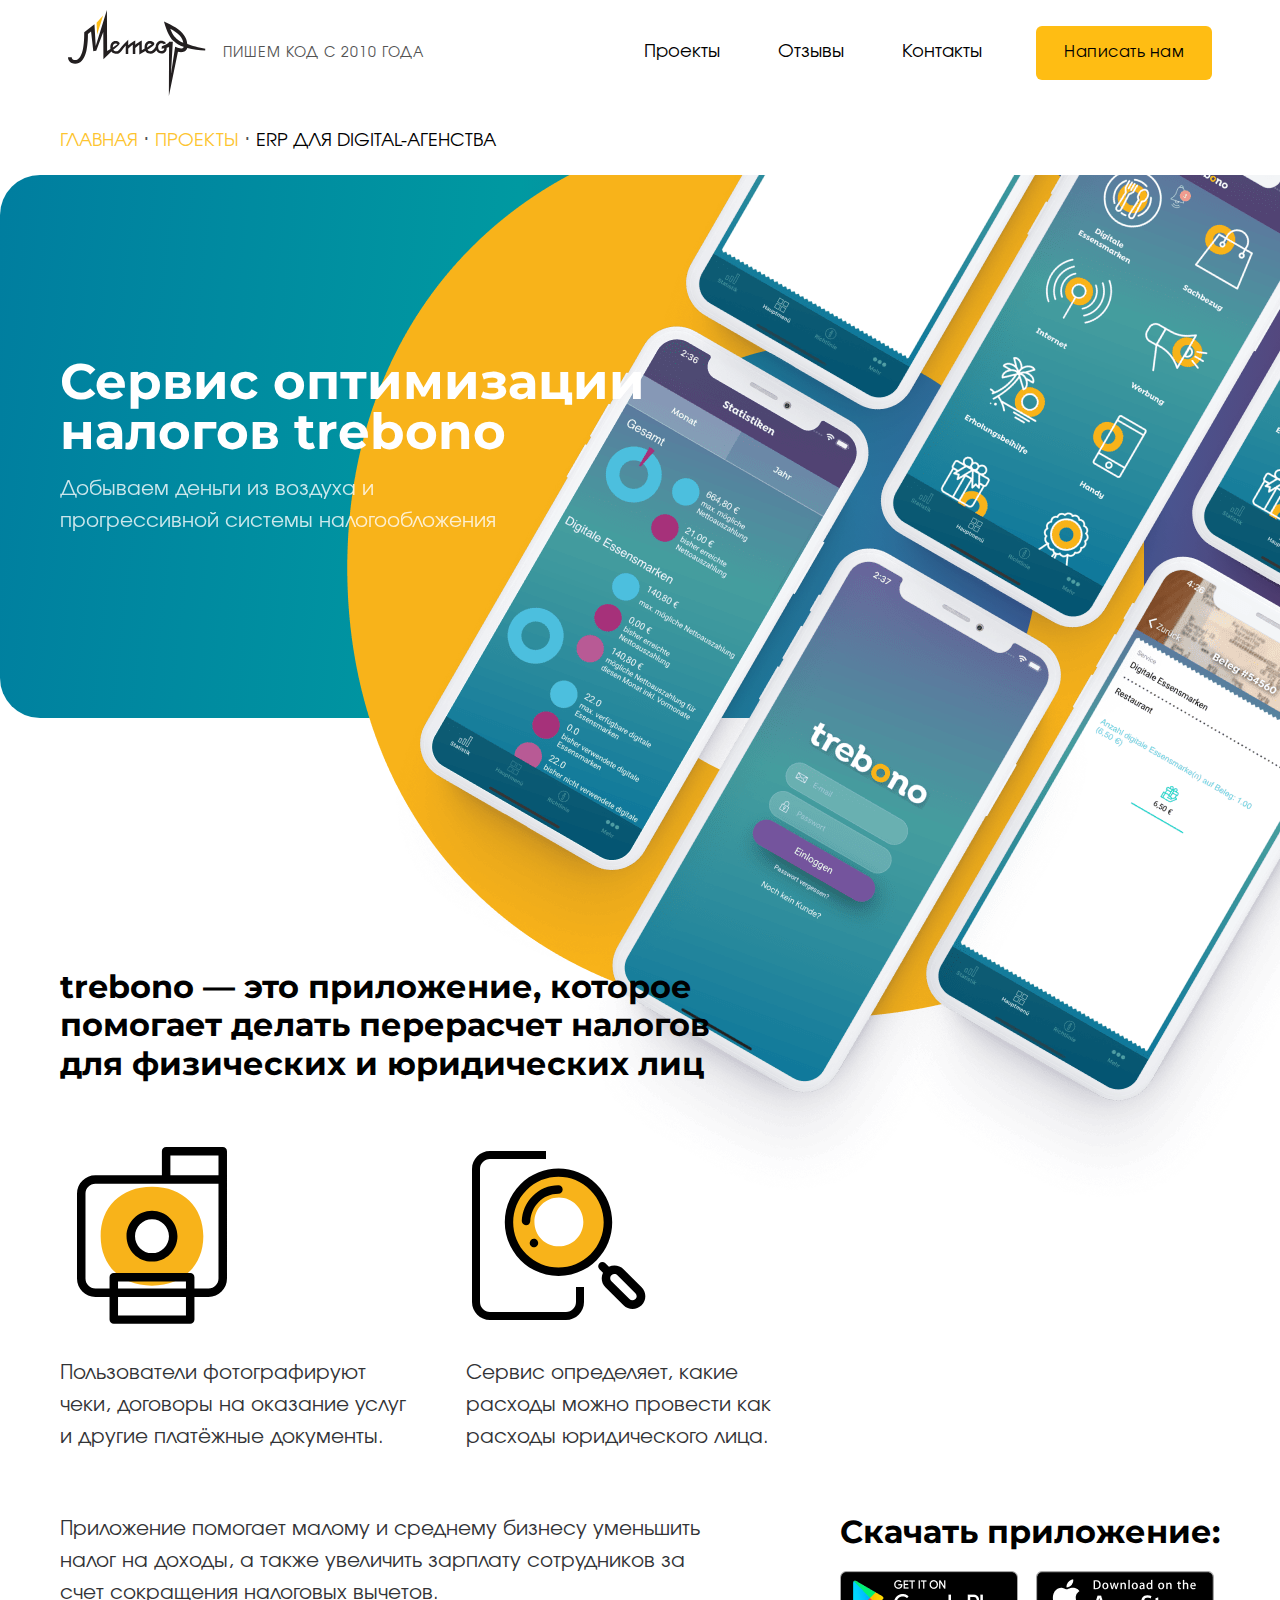
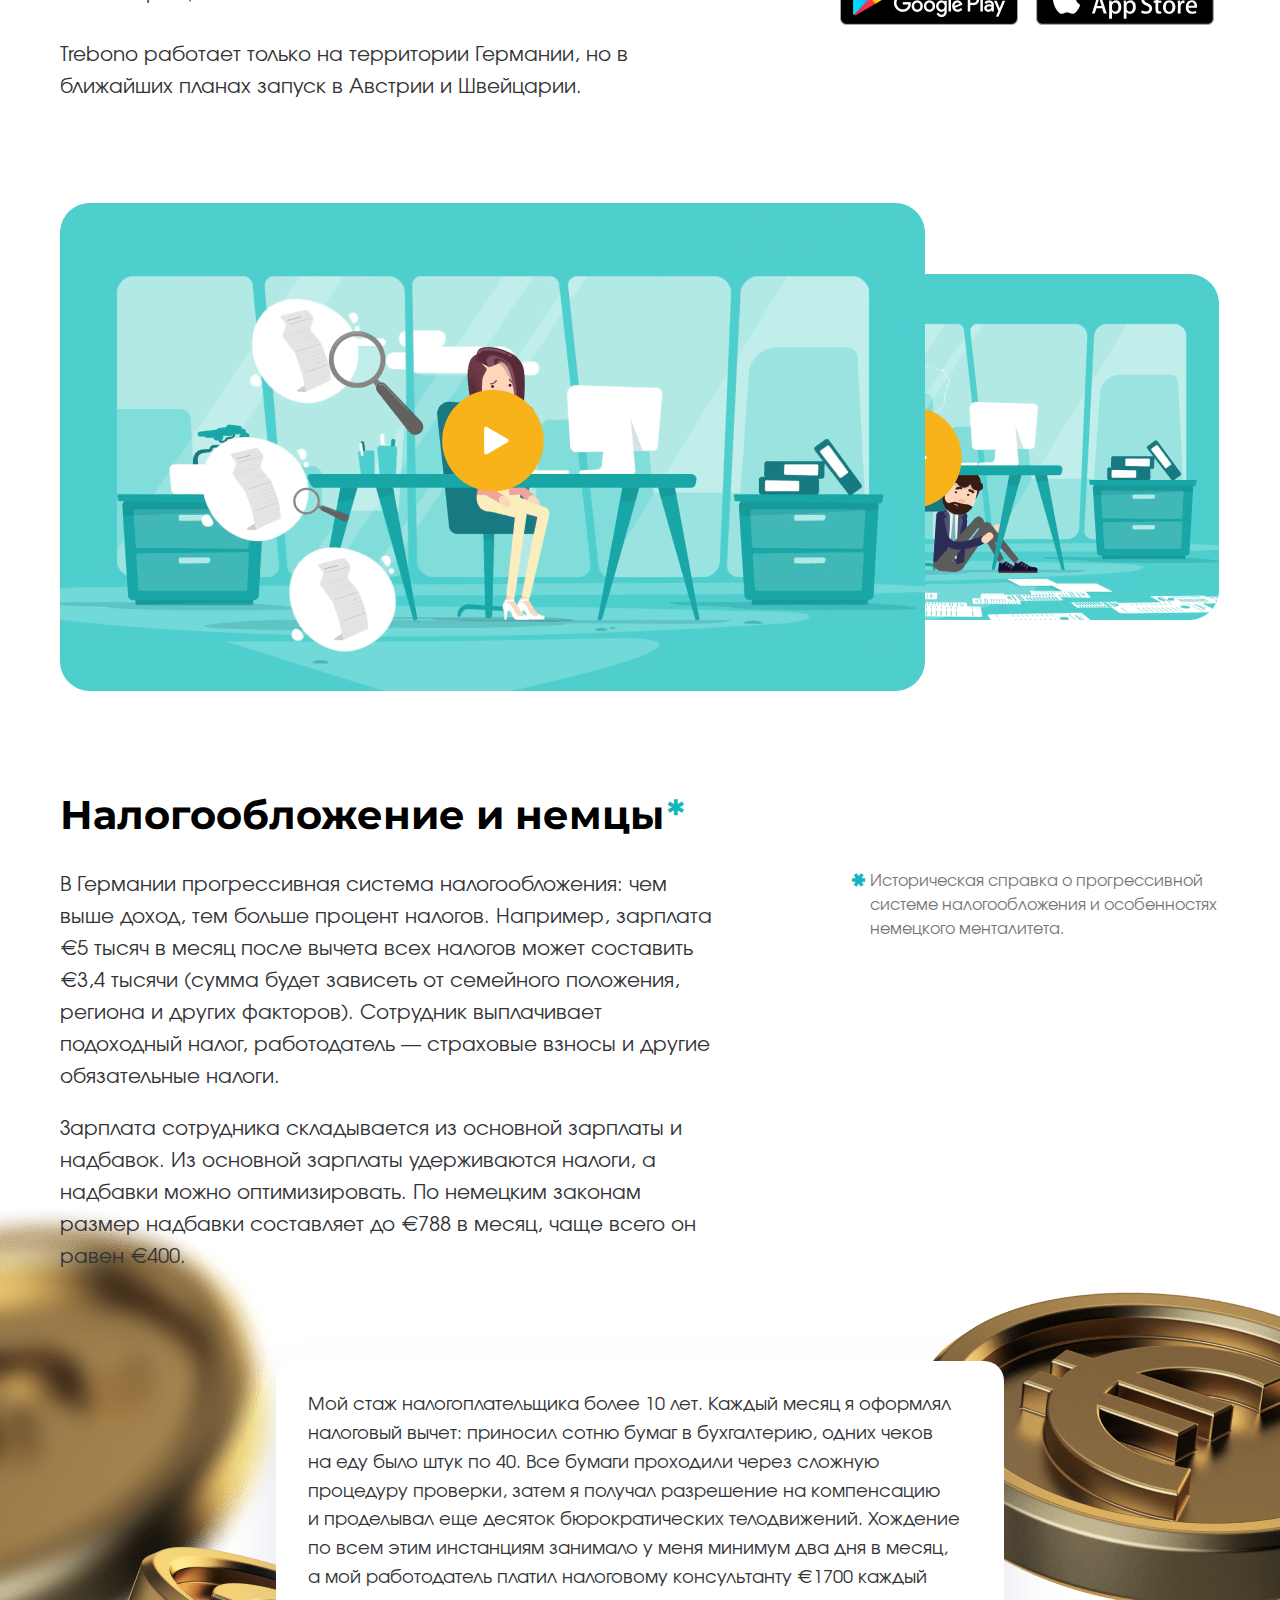
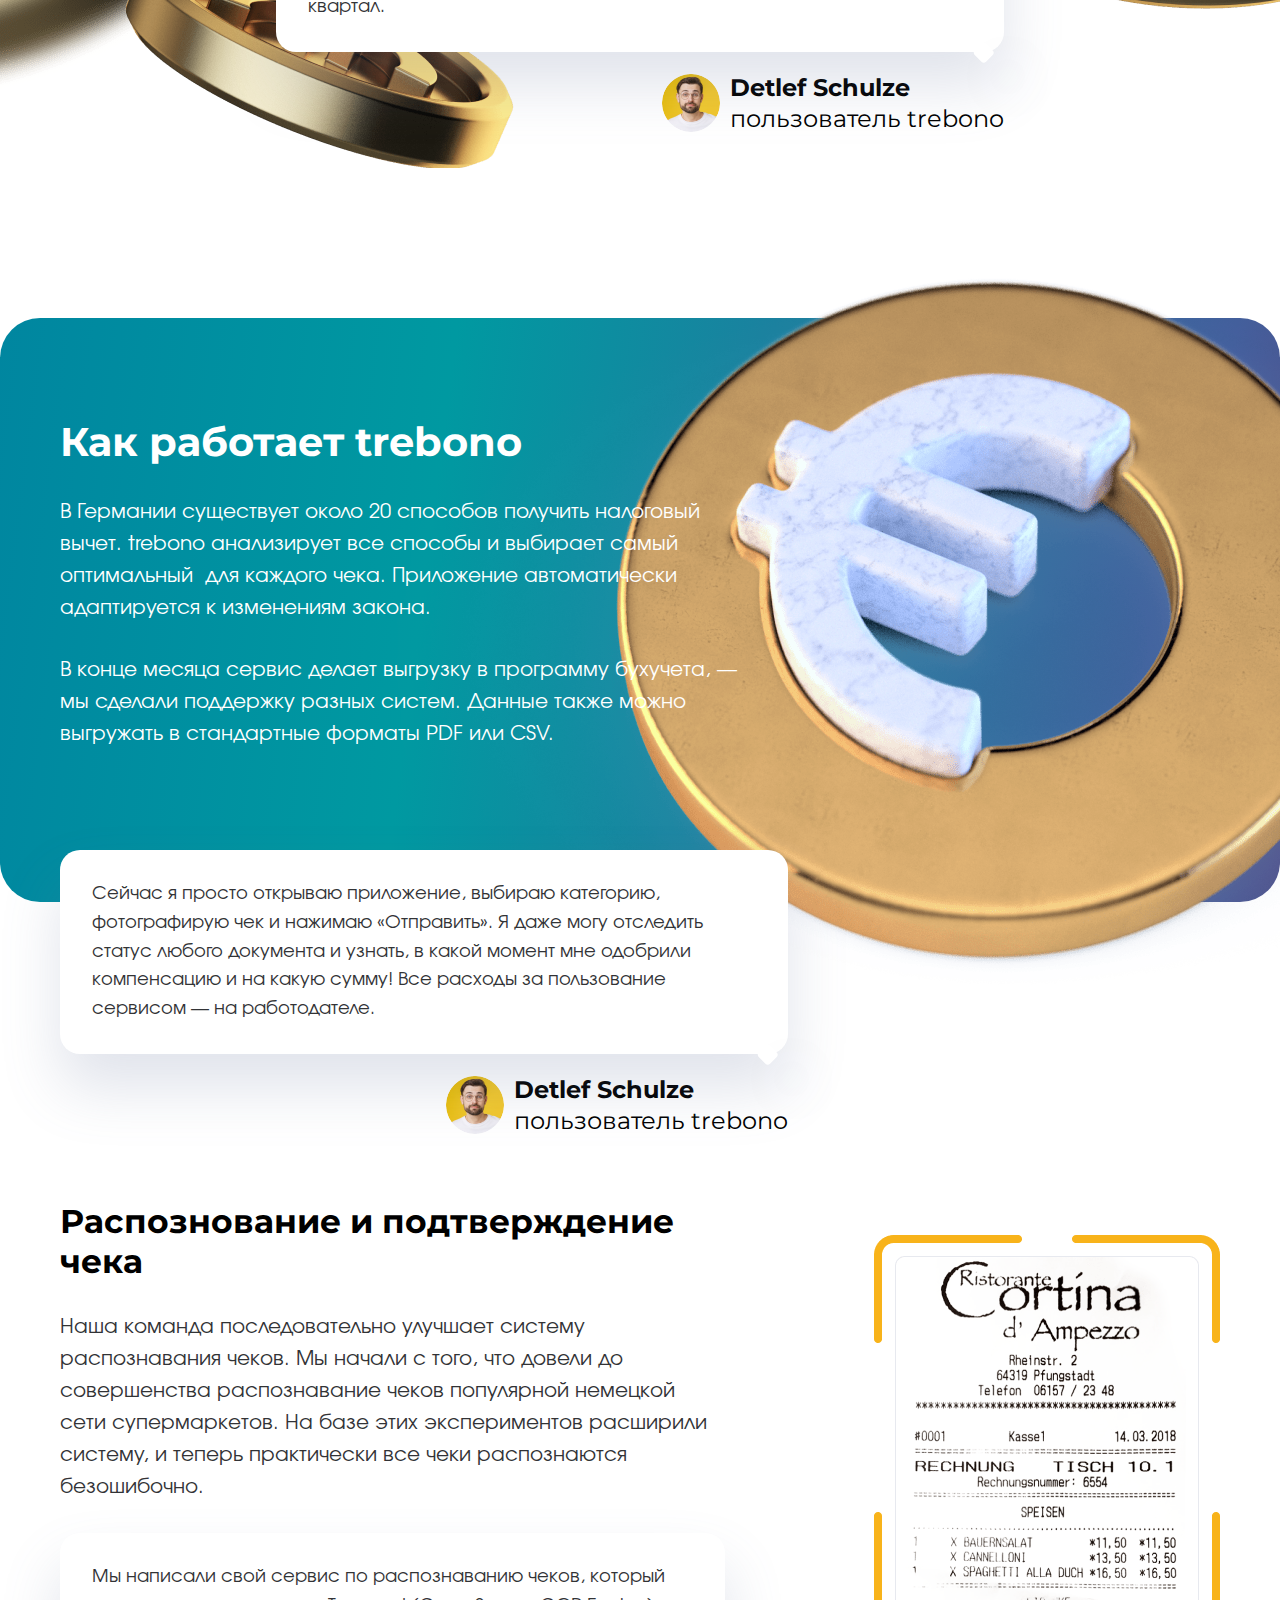
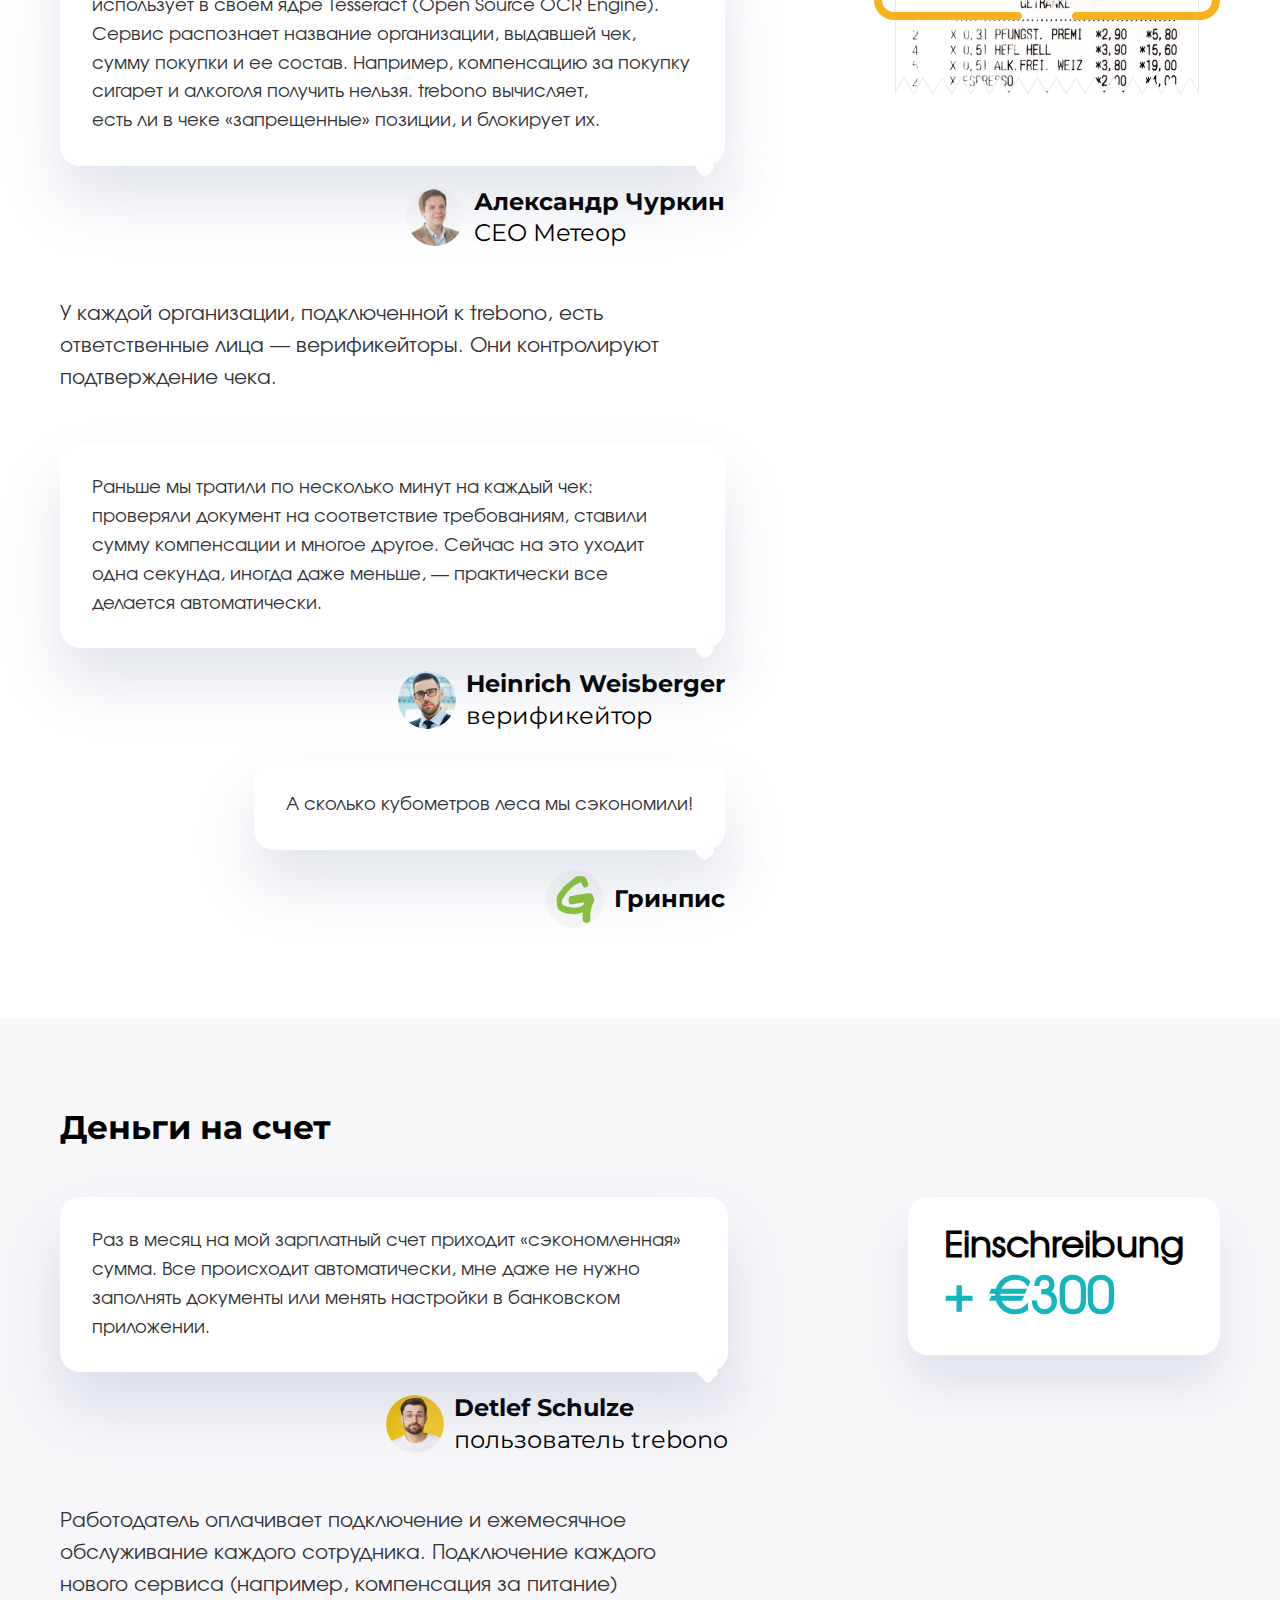
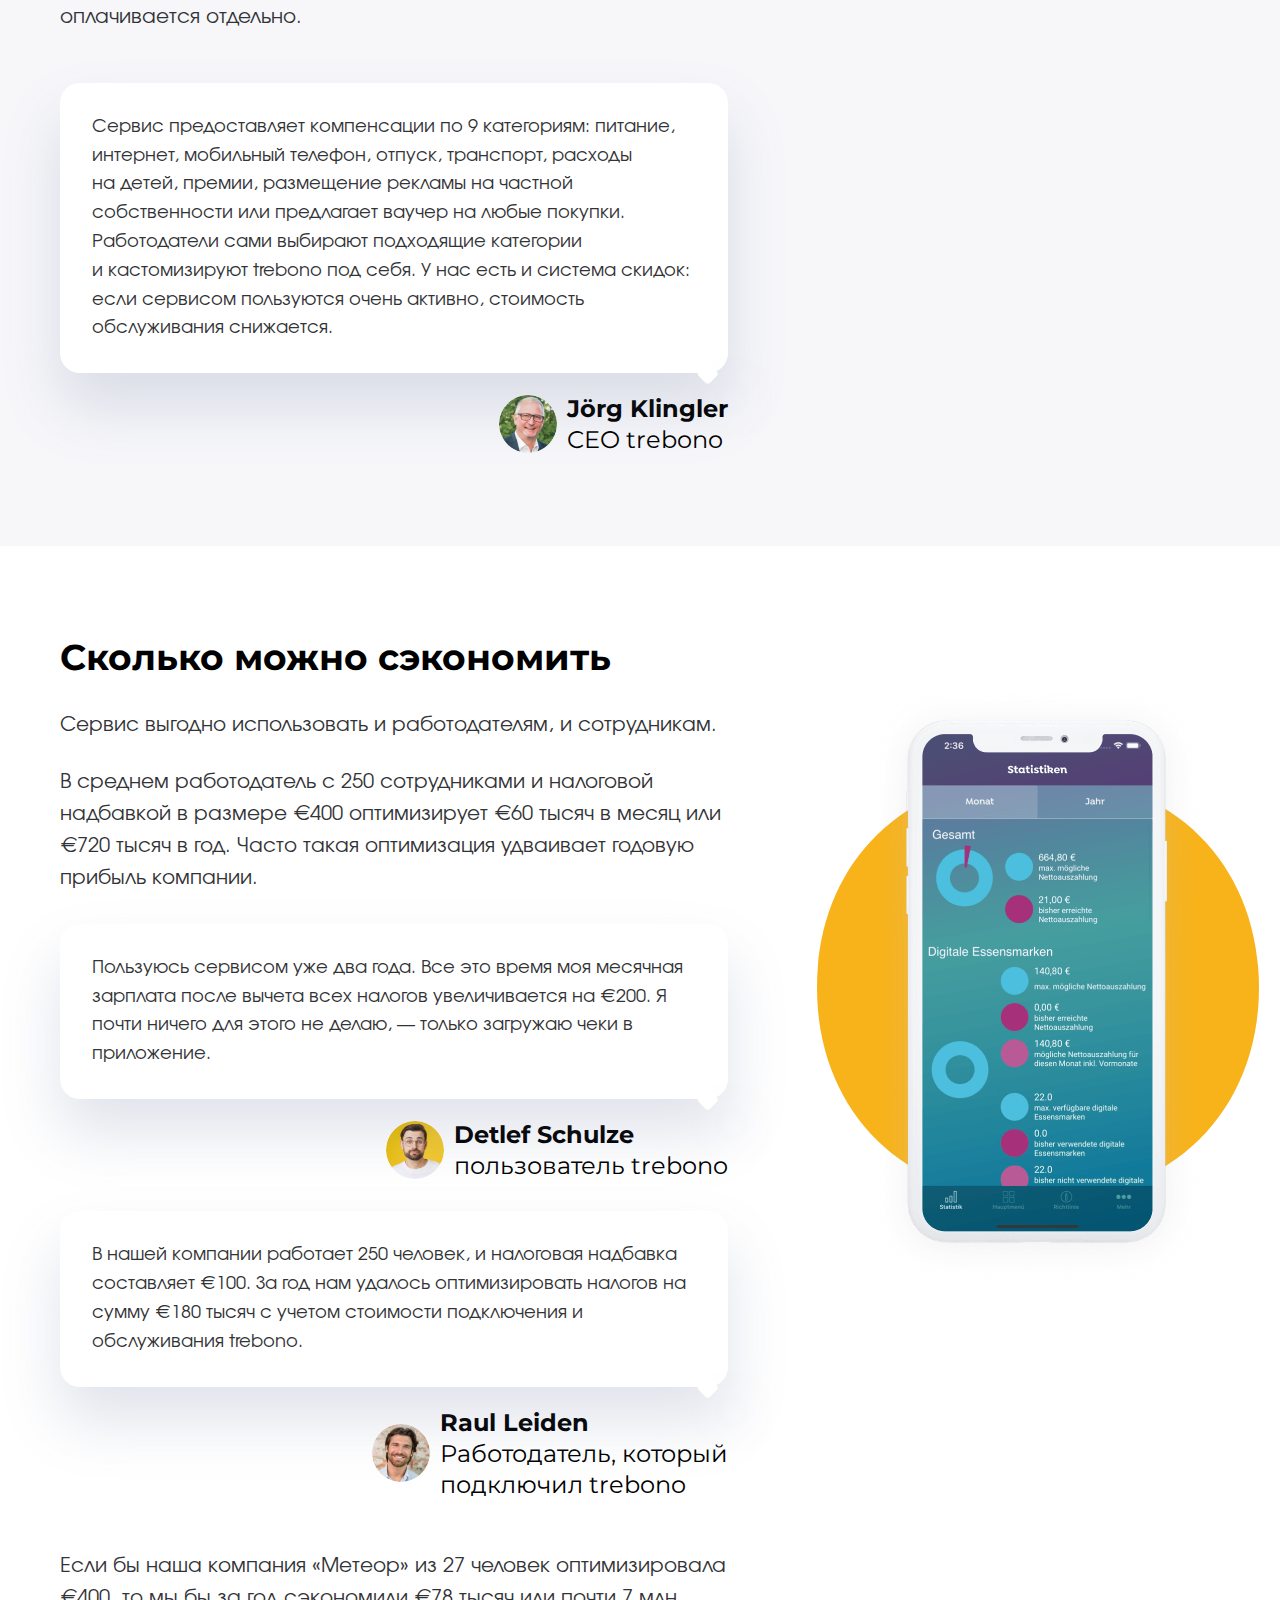
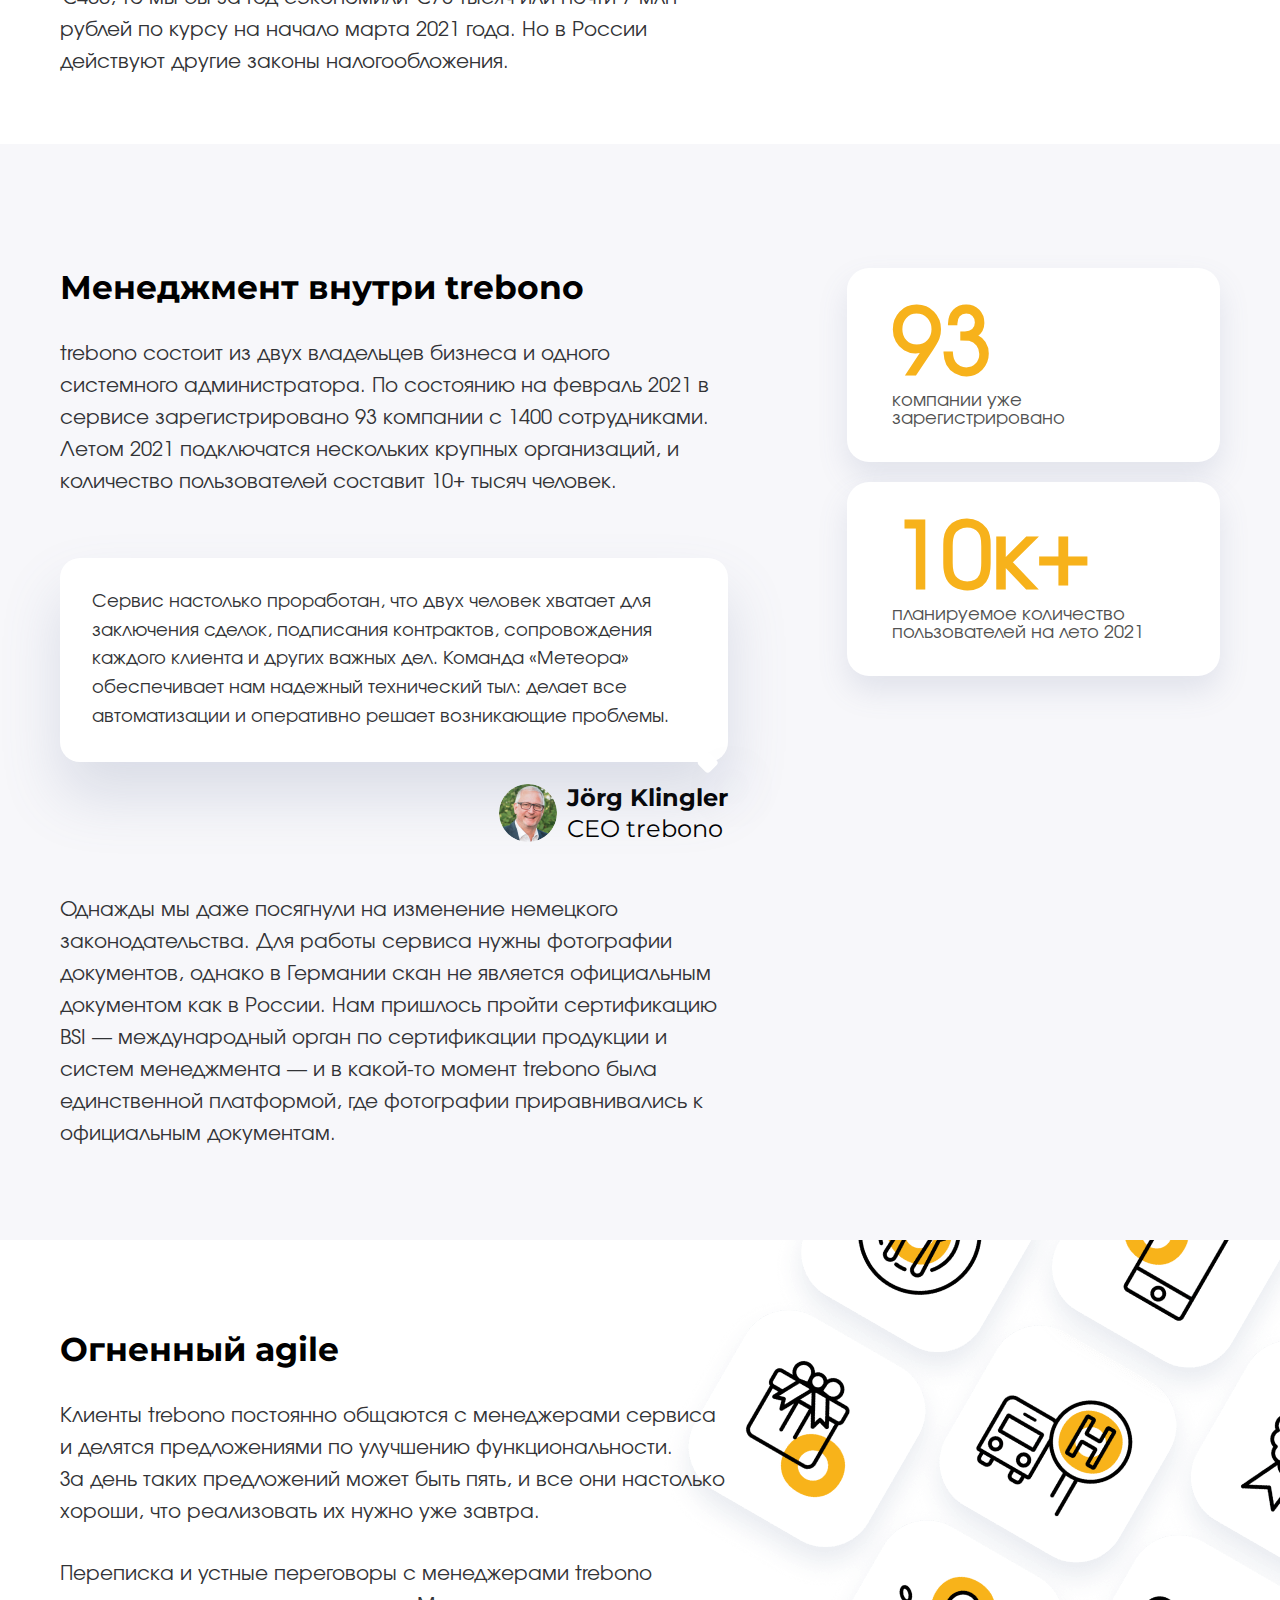
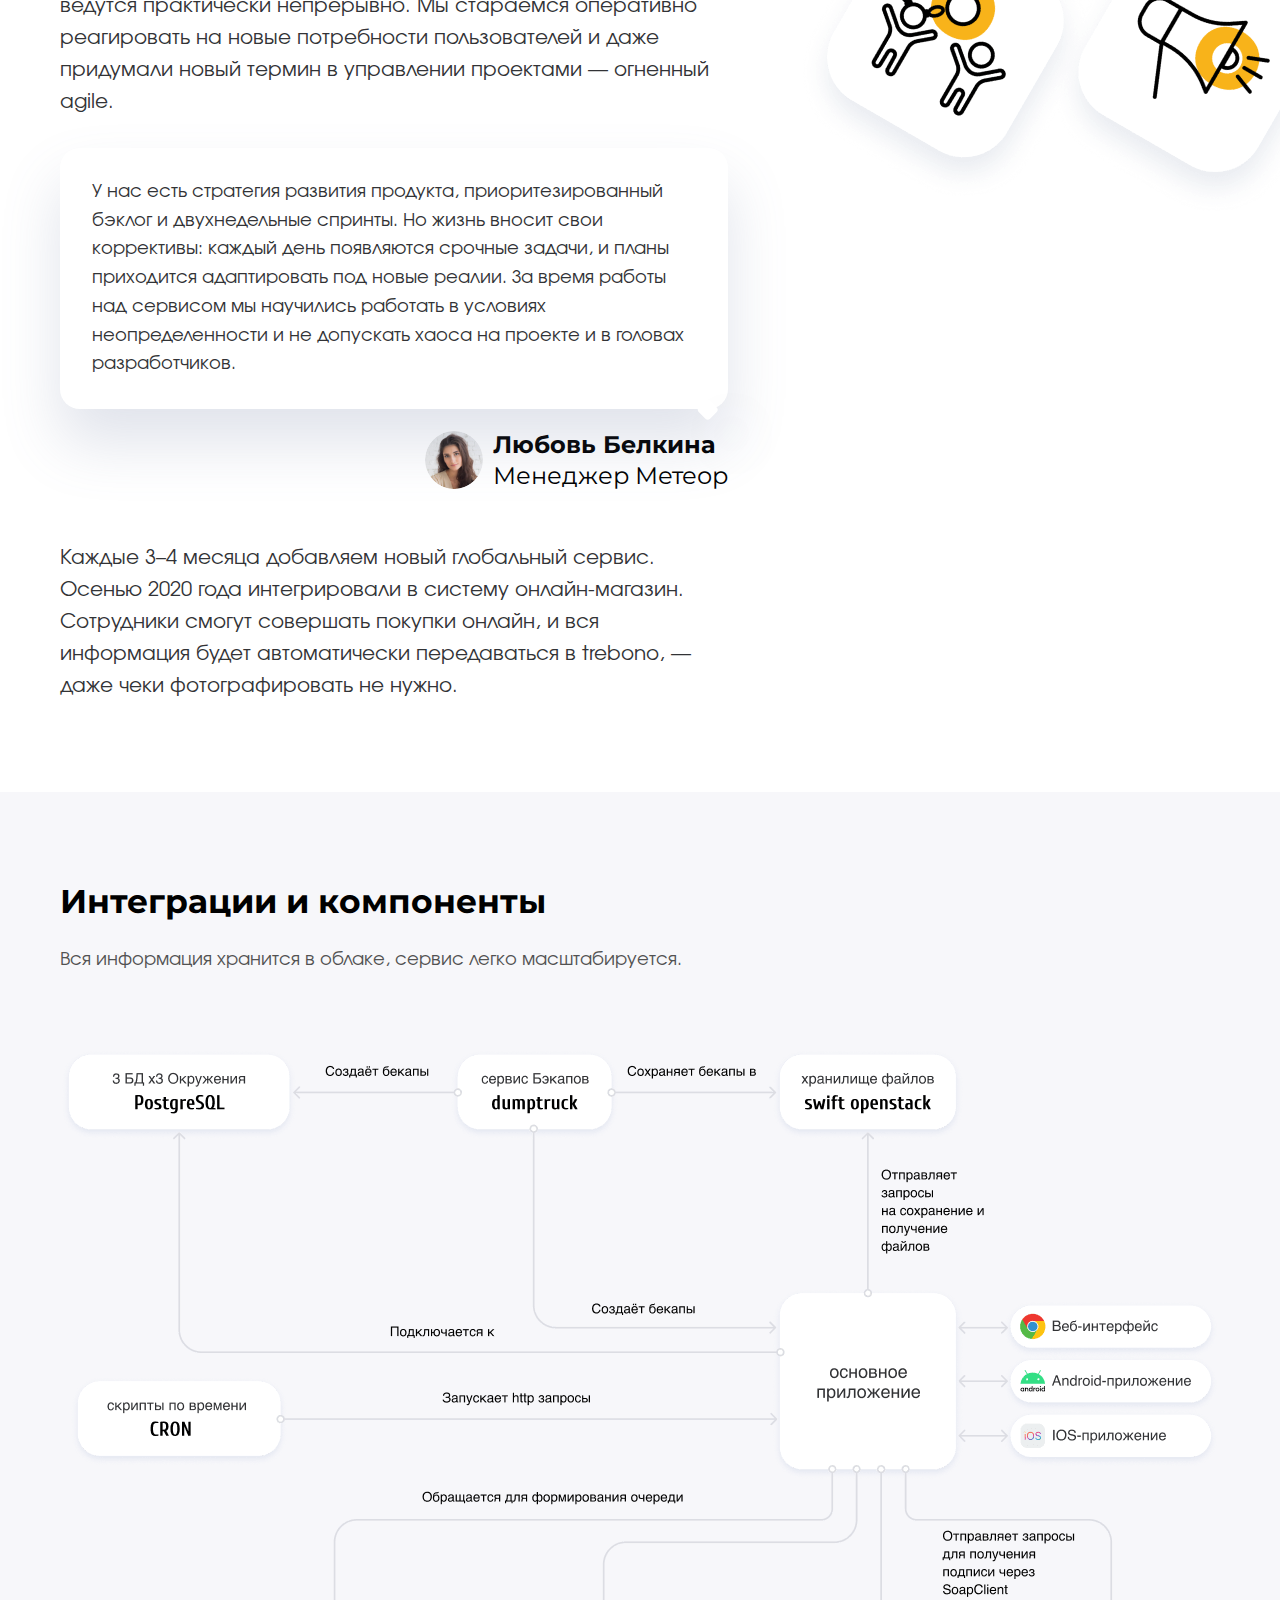
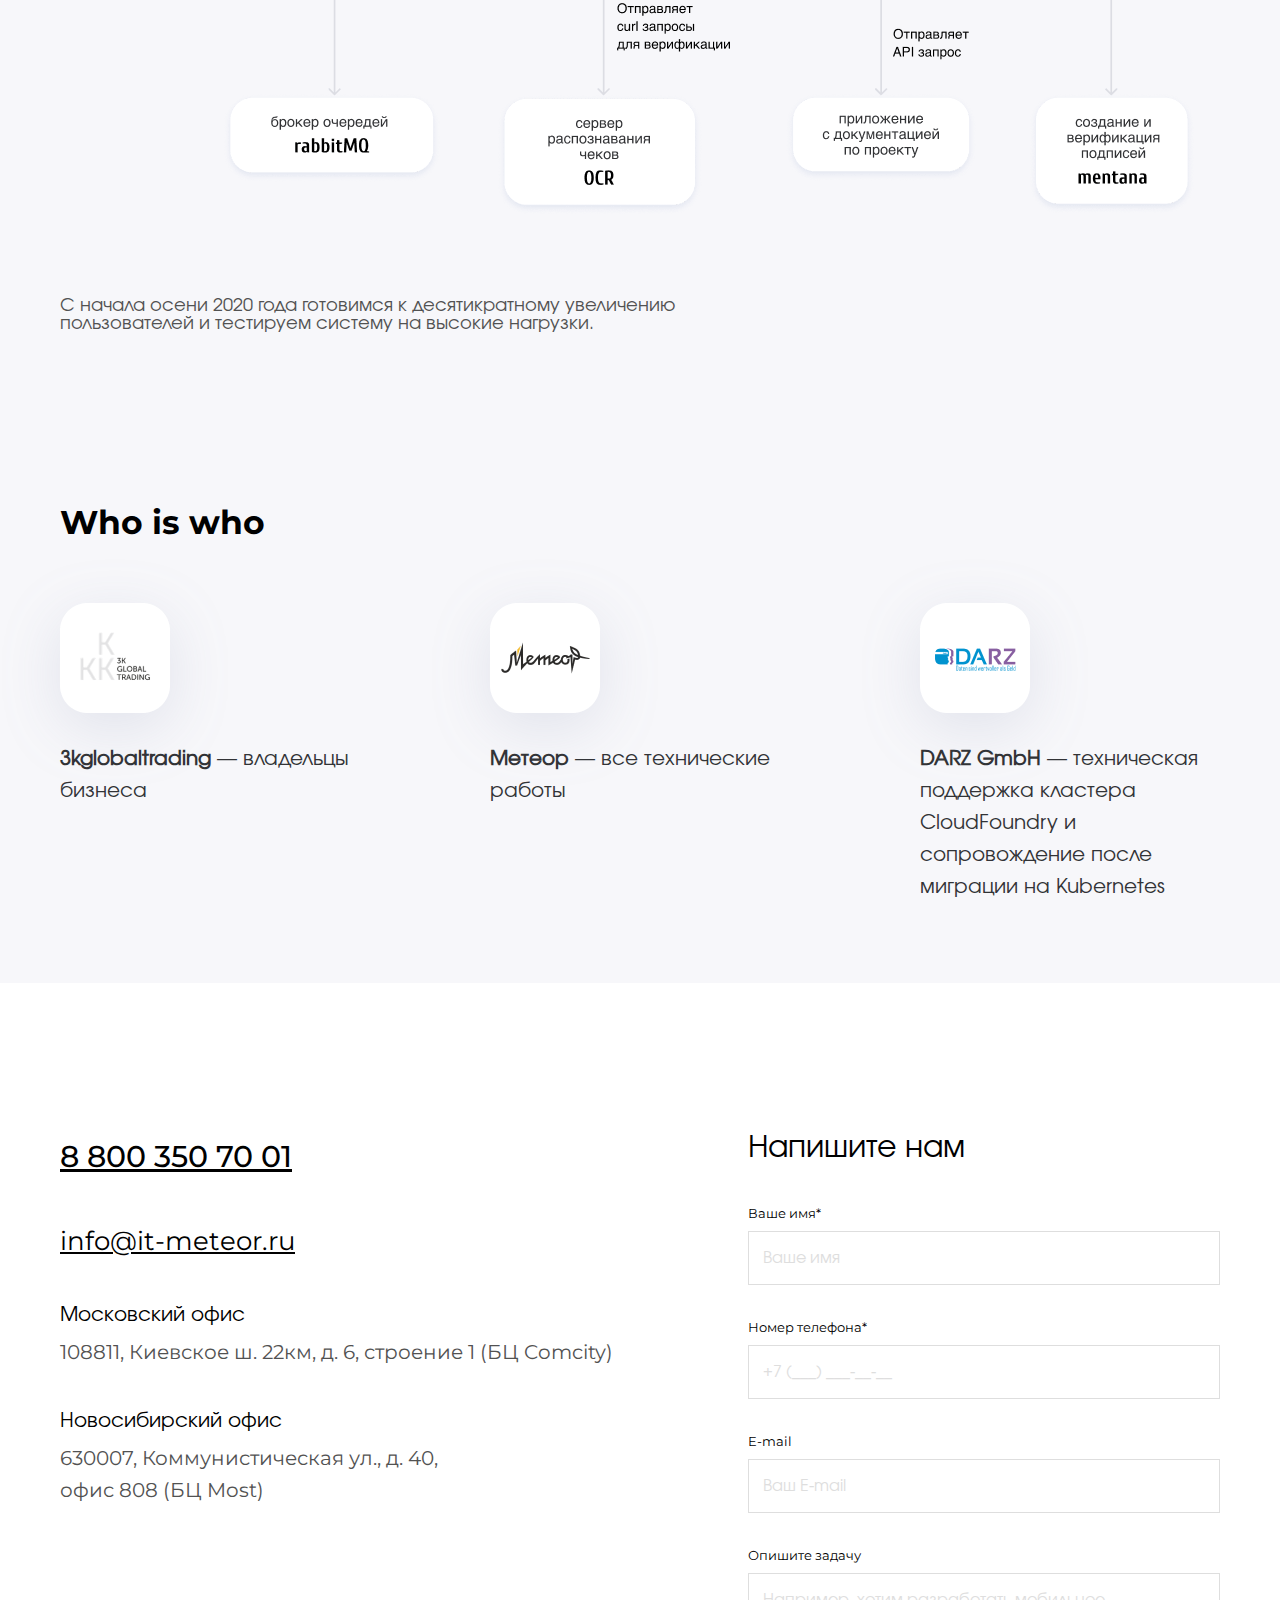
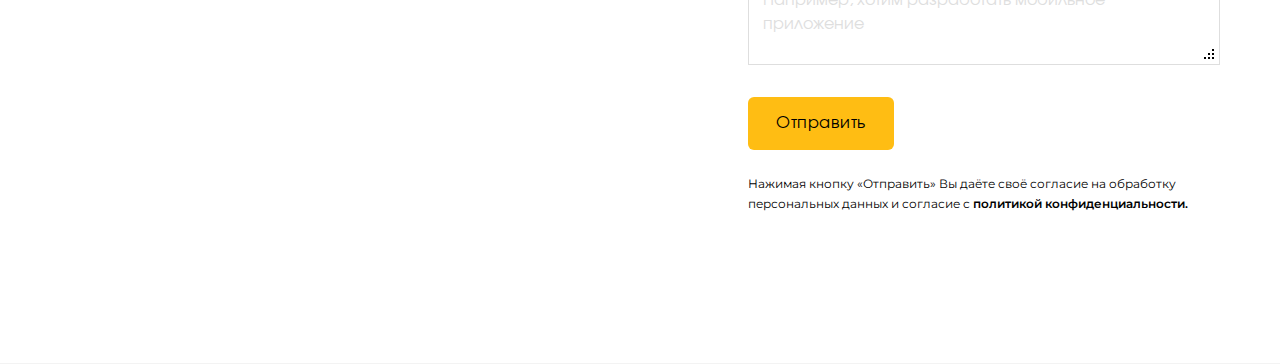
==== commit 3dfa58bc: "Add files via upload" ====
--- a/page.html
+++ b/page.html
@@ -231,7 +231,7 @@
                             <div class="testimonials-text">Раз в месяц на мой зарплатный счет приходит «сэкономленная» сумма. Все происходит автоматически, мне даже не нужно заполнять документы или менять настройки в банковском приложении.</div>
                         </div>
                         <div class="testimonials-person">
-                            <div class="testimonials-icon"><img src="img/page/person01.svg" alt="" class="svg-img"></div>
+                            <div class="testimonials-icon"><img src="img/page/person01.png" alt="" class="svg-img"></div>
                             <div class="testimonials-person-info">
                                 <div class="testimonials-person-name text">Detlef Schulze</div>
                                 <div class="testimonials-person-work text">пользователь trebono</div>
